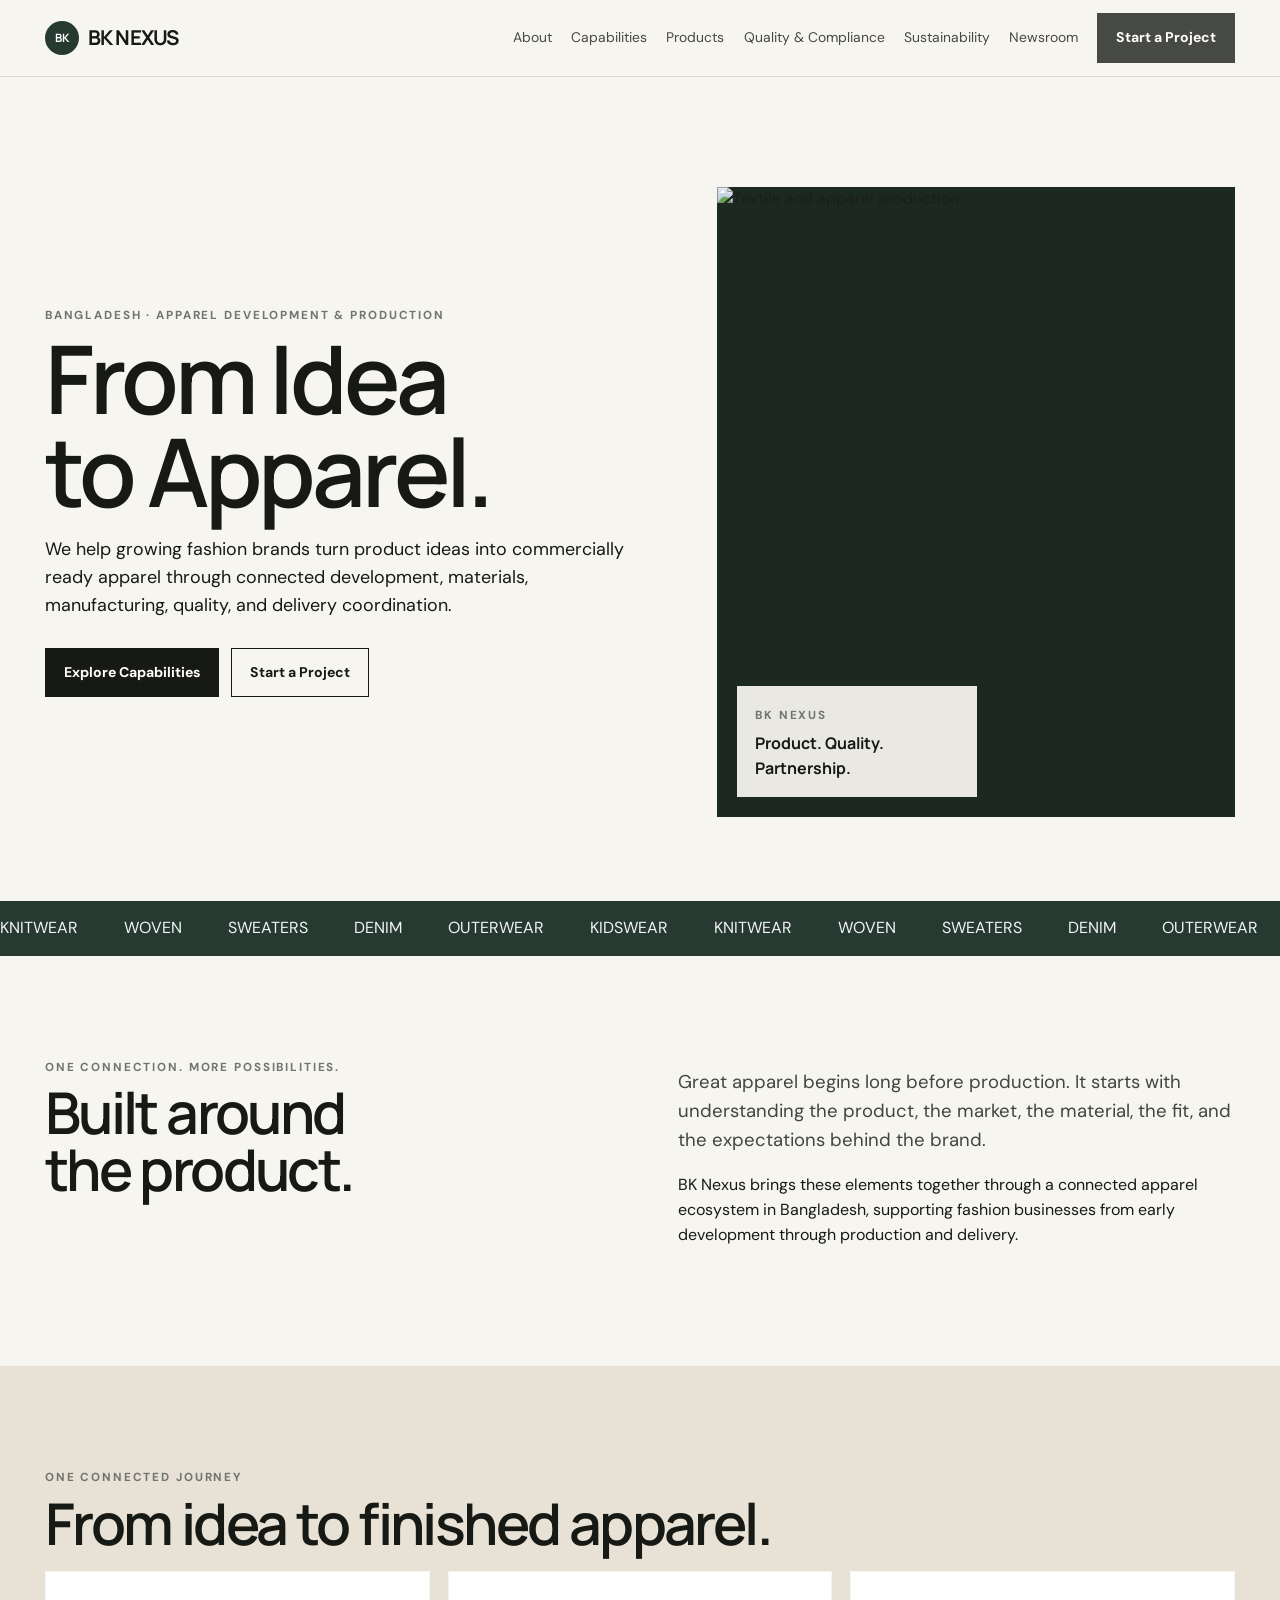
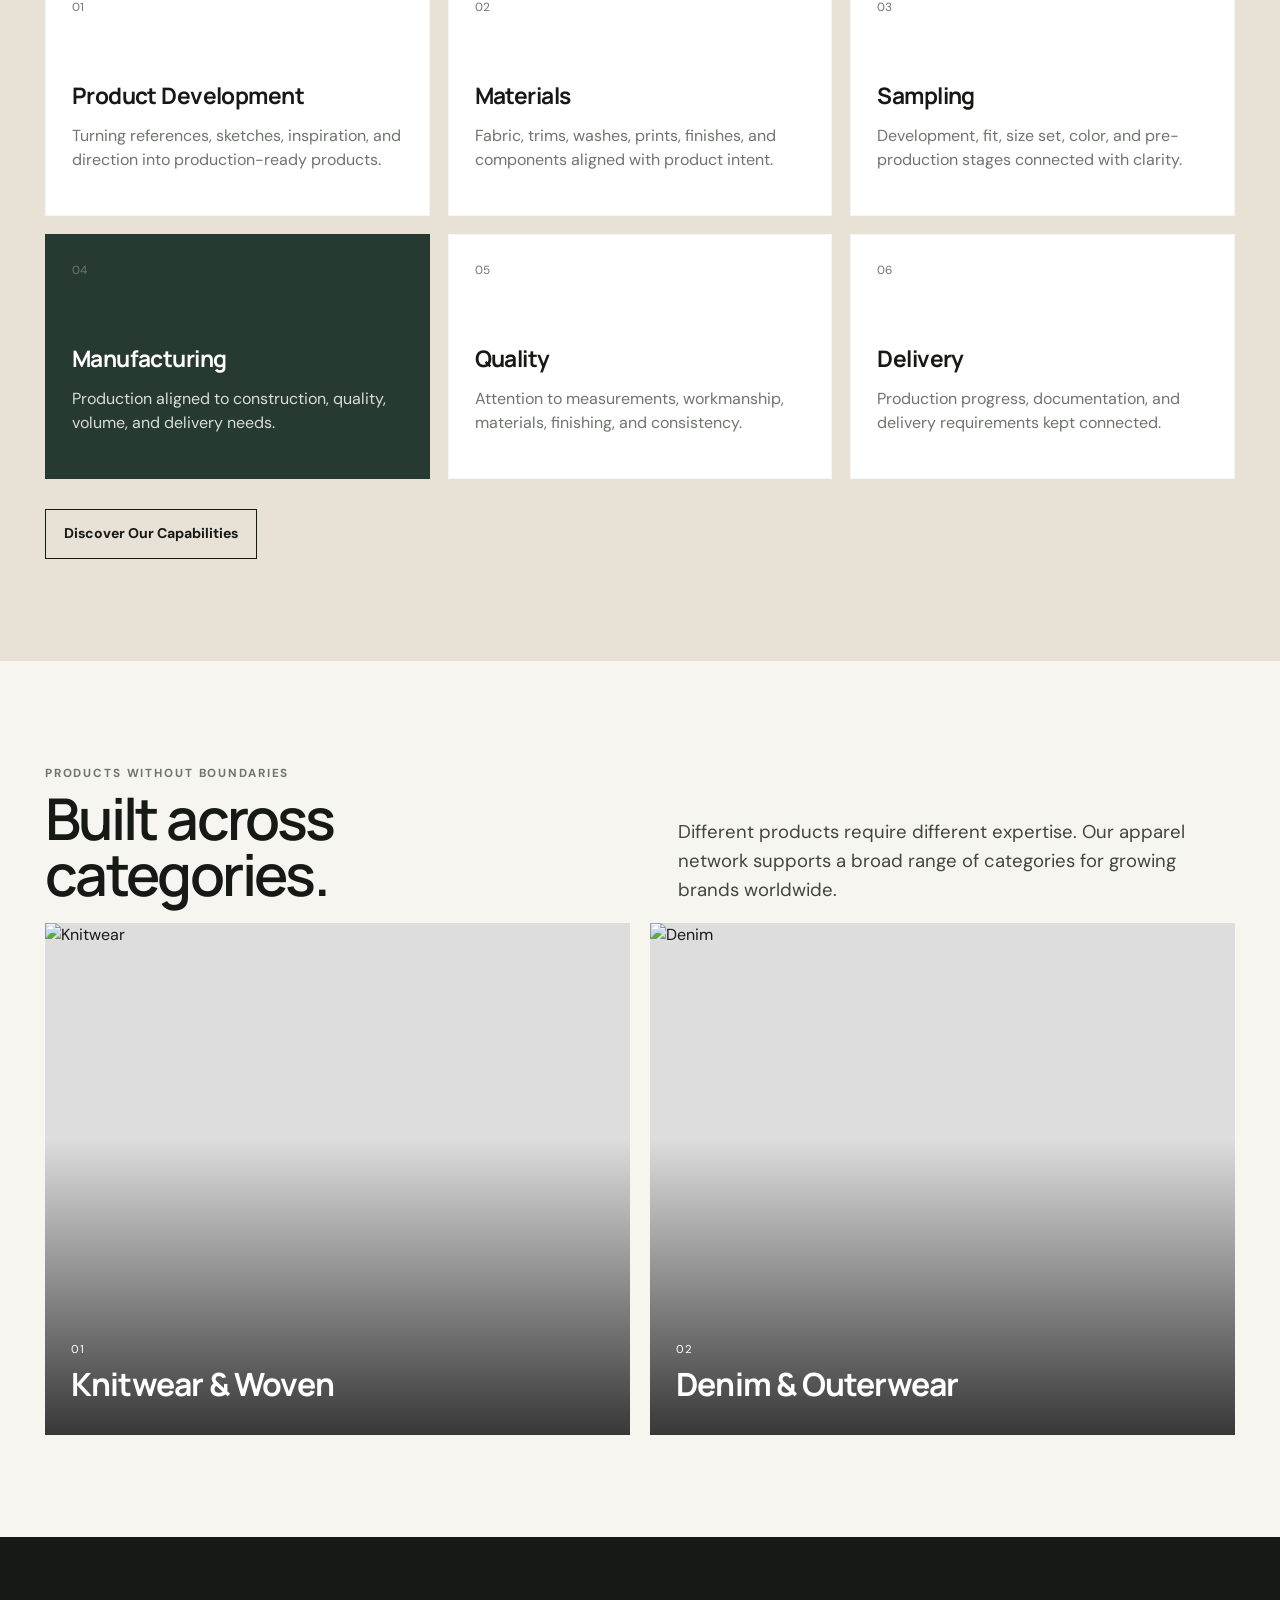
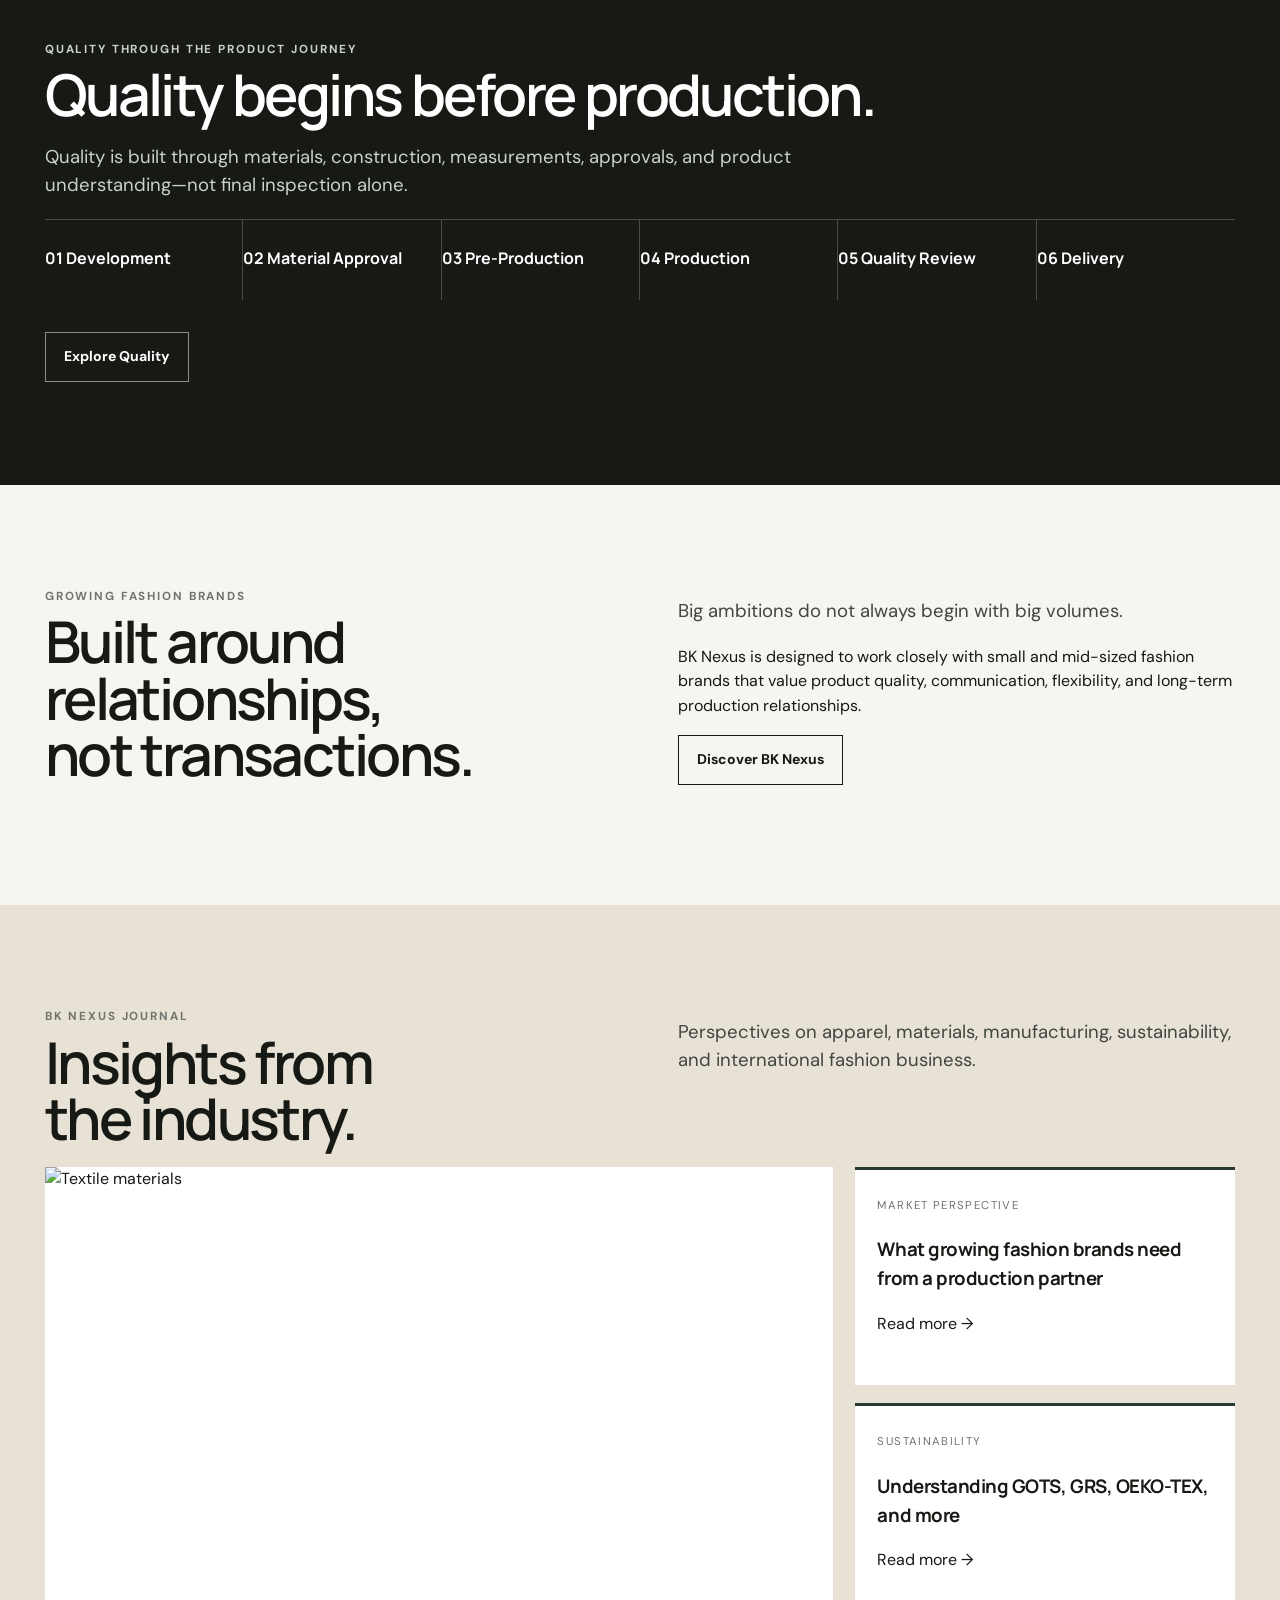
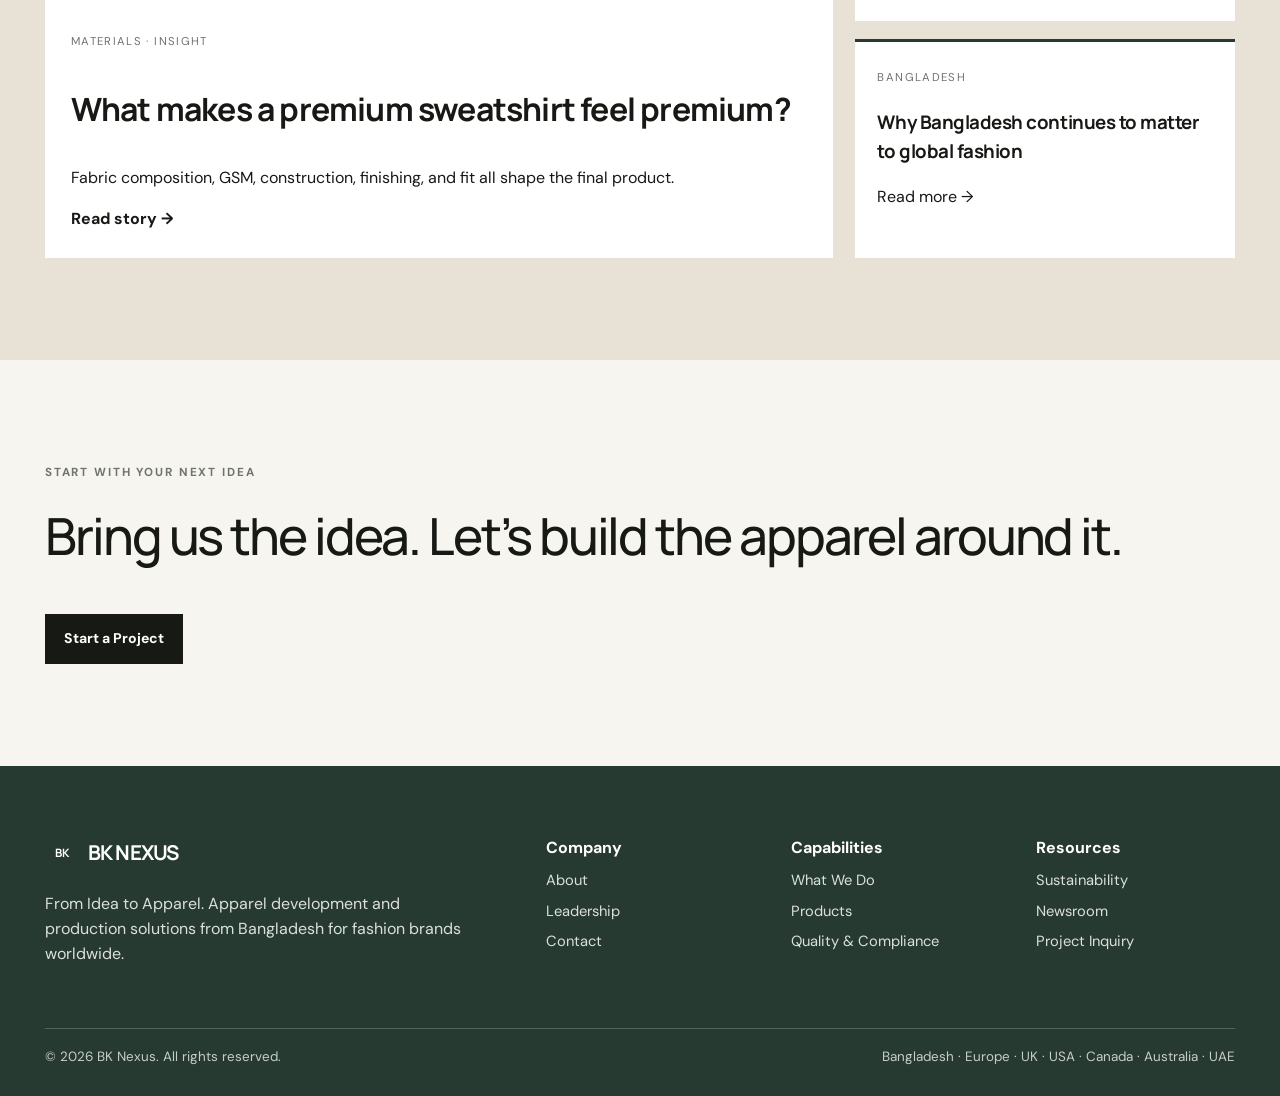
==== index.html @ fc817e80 "Add files via upload" ====
<!doctype html><html lang="en"><head><meta charset="utf-8"><meta name="viewport" content="width=device-width,initial-scale=1"><title>From Idea to Apparel | BK Nexus</title><meta name="description" content="BK Nexus — From Idea to Apparel. Apparel development and production solutions from Bangladesh."><link rel="stylesheet" href="styles.css"></head><body>
<header class="header"><div class="container nav">
  <a class="brand" href="index.html"><span>BK</span>BK NEXUS</a>
  <nav class="navlinks">
    <a href="about.html">About</a>
    <a href="capabilities.html">Capabilities</a>
    <a href="products.html">Products</a>
    <a href="quality.html">Quality & Compliance</a>
    <a href="sustainability.html">Sustainability</a>
    <a href="newsroom.html">Newsroom</a>
    <a class="btn dark" href="contact.html">Start a Project</a>
  </nav>
  <button class="menu" aria-label="Menu" aria-expanded="false">☰</button>
</div></header>

<main>
<section class="hero"><div class="container hero-grid">
 <div class="hero-copy"><div class="eyebrow">Bangladesh · Apparel Development & Production</div><h1 class="display">From Idea<br>to Apparel.</h1><p class="sub">We help growing fashion brands turn product ideas into commercially ready apparel through connected development, materials, manufacturing, quality, and delivery coordination.</p><div class="hero-actions"><a class="btn dark" href="capabilities.html">Explore Capabilities</a><a class="btn" href="contact.html">Start a Project</a></div></div>
 <div class="hero-media"><img src="https://images.unsplash.com/photo-1558769132-cb1aea458c5e?auto=format&fit=crop&w=1600&q=85" alt="Textile and apparel production"><div class="hero-badge"><span class="eyebrow">BK Nexus</span><strong>Product. Quality. Partnership.</strong></div></div>
</div></section>
<div class="marquee"><div class="marquee-track"><span>KNITWEAR</span><span>WOVEN</span><span>SWEATERS</span><span>DENIM</span><span>OUTERWEAR</span><span>KIDSWEAR</span><span>KNITWEAR</span><span>WOVEN</span><span>SWEATERS</span><span>DENIM</span><span>OUTERWEAR</span><span>KIDSWEAR</span></div></div>

<section><div class="container split">
 <div><div class="eyebrow">One Connection. More Possibilities.</div><h2 class="display">Built around the product.</h2></div>
 <div><p class="lead">Great apparel begins long before production. It starts with understanding the product, the market, the material, the fit, and the expectations behind the brand.</p><p>BK Nexus brings these elements together through a connected apparel ecosystem in Bangladesh, supporting fashion businesses from early development through production and delivery.</p></div>
</div></section>

<section class="band"><div class="container">
 <div class="eyebrow">One Connected Journey</div><h2 class="display" style="max-width:880px">From idea to finished apparel.</h2>
 <div class="cards">
  <div class="card"><span class="num">01</span><div><h3>Product Development</h3><p>Turning references, sketches, inspiration, and direction into production-ready products.</p></div></div>
  <div class="card"><span class="num">02</span><div><h3>Materials</h3><p>Fabric, trims, washes, prints, finishes, and components aligned with product intent.</p></div></div>
  <div class="card"><span class="num">03</span><div><h3>Sampling</h3><p>Development, fit, size set, color, and pre-production stages connected with clarity.</p></div></div>
  <div class="card dark"><span class="num">04</span><div><h3>Manufacturing</h3><p>Production aligned to construction, quality, volume, and delivery needs.</p></div></div>
  <div class="card"><span class="num">05</span><div><h3>Quality</h3><p>Attention to measurements, workmanship, materials, finishing, and consistency.</p></div></div>
  <div class="card"><span class="num">06</span><div><h3>Delivery</h3><p>Production progress, documentation, and delivery requirements kept connected.</p></div></div>
 </div><div style="margin-top:30px"><a class="btn" href="capabilities.html">Discover Our Capabilities</a></div>
</div></section>

<section><div class="container">
 <div class="split" style="align-items:end"><div><div class="eyebrow">Products Without Boundaries</div><h2 class="display">Built across categories.</h2></div><p class="lead">Different products require different expertise. Our apparel network supports a broad range of categories for growing brands worldwide.</p></div>
 <div class="feature-grid">
   <a class="feature" href="products.html"><img src="https://images.unsplash.com/photo-1521572163474-6864f9cf17ab?auto=format&fit=crop&w=1400&q=85" alt="Knitwear"><div class="overlay"></div><div class="caption"><span class="tag" style="color:#fff">01</span><h3>Knitwear & Woven</h3></div></a>
   <a class="feature" href="products.html"><img src="https://images.unsplash.com/photo-1542272604-787c3835535d?auto=format&fit=crop&w=1400&q=85" alt="Denim"><div class="overlay"></div><div class="caption"><span class="tag" style="color:#fff">02</span><h3>Denim & Outerwear</h3></div></a>
 </div>
</div></section>

<section class="dark-section"><div class="container">
 <div class="eyebrow">Quality Through the Product Journey</div><h2 class="display" style="max-width:900px">Quality begins before production.</h2><p class="lead">Quality is built through materials, construction, measurements, approvals, and product understanding—not final inspection alone.</p>
 <div class="steps"><div class="step"><b>01 Development</b></div><div class="step"><b>02 Material Approval</b></div><div class="step"><b>03 Pre-Production</b></div><div class="step"><b>04 Production</b></div><div class="step"><b>05 Quality Review</b></div><div class="step"><b>06 Delivery</b></div></div>
 <div style="margin-top:32px"><a class="btn light" href="quality.html">Explore Quality</a></div>
</div></section>

<section><div class="container split">
 <div><div class="eyebrow">Growing Fashion Brands</div><h2 class="display">Built around relationships, not transactions.</h2></div>
 <div><p class="lead">Big ambitions do not always begin with big volumes.</p><p>BK Nexus is designed to work closely with small and mid-sized fashion brands that value product quality, communication, flexibility, and long-term production relationships.</p><a class="btn" href="about.html">Discover BK Nexus</a></div>
</div></section>

<section class="band"><div class="container">
 <div class="split"><div><div class="eyebrow">BK Nexus Journal</div><h2 class="display">Insights from the industry.</h2></div><p class="lead">Perspectives on apparel, materials, manufacturing, sustainability, and international fashion business.</p></div>
 <div class="news-grid">
   <article class="story-main"><div class="story-image"><img src="https://images.unsplash.com/photo-1556905055-8f358a7a47b2?auto=format&fit=crop&w=1400&q=85" alt="Textile materials"></div><div class="story-body"><span class="tag">Materials · Insight</span><h3 style="font-size:2rem">What makes a premium sweatshirt feel premium?</h3><p>Fabric composition, GSM, construction, finishing, and fit all shape the final product.</p><a href="newsroom.html"><strong>Read story →</strong></a></div></article>
   <div class="story-side">
    <article class="story-mini"><span class="tag">Market Perspective</span><h3>What growing fashion brands need from a production partner</h3><a href="newsroom.html">Read more →</a></article>
    <article class="story-mini"><span class="tag">Sustainability</span><h3>Understanding GOTS, GRS, OEKO-TEX, and more</h3><a href="newsroom.html">Read more →</a></article>
    <article class="story-mini"><span class="tag">Bangladesh</span><h3>Why Bangladesh continues to matter to global fashion</h3><a href="newsroom.html">Read more →</a></article>
   </div>
 </div>
</div></section>

<section><div class="container"><div class="eyebrow">Start With Your Next Idea</div><p class="quote">Bring us the idea. Let’s build the apparel around it.</p><a class="btn dark" href="contact.html">Start a Project</a></div></section>
</main>

<footer class="footer"><div class="container">
 <div class="footer-grid">
   <div><div class="brand"><span>BK</span>BK NEXUS</div><p style="max-width:420px;color:#dbe0dc;margin-top:22px">From Idea to Apparel. Apparel development and production solutions from Bangladesh for fashion brands worldwide.</p></div>
   <div><strong>Company</strong><a href="about.html">About</a><a href="about.html#leadership">Leadership</a><a href="contact.html">Contact</a></div>
   <div><strong>Capabilities</strong><a href="capabilities.html">What We Do</a><a href="products.html">Products</a><a href="quality.html">Quality & Compliance</a></div>
   <div><strong>Resources</strong><a href="sustainability.html">Sustainability</a><a href="newsroom.html">Newsroom</a><a href="contact.html">Project Inquiry</a></div>
 </div>
 <div class="footer-bottom"><span>© 2026 BK Nexus. All rights reserved.</span><span>Bangladesh · Europe · UK · USA · Canada · Australia · UAE</span></div>
</div></footer>
<script src="script.js"></script></body></html>
---- styles.css ----
@import url('https://fonts.googleapis.com/css2?family=DM+Sans:wght@400;500;600;700&family=Manrope:wght@500;600;700&display=swap');

:root{
  --ink:#171915;
  --forest:#273a32;
  --forest-2:#31463c;
  --sage:#a7b29f;
  --sand:#e8e1d5;
  --paper:#f7f5f0;
  --white:#ffffff;
  --line:rgba(23,25,21,.14);
  --muted:#6f746e;
  --max:1280px;
  --pad:clamp(18px,3.5vw,48px);
}
*{box-sizing:border-box}
html{scroll-behavior:smooth;overflow-x:hidden}
body{margin:0;background:var(--paper);color:var(--ink);font-family:"DM Sans",Arial,sans-serif;line-height:1.55;overflow-x:hidden}
a{color:inherit;text-decoration:none}
img{display:block;width:100%;height:100%;object-fit:cover}
button,input,textarea,select{font:inherit}
.container{width:min(calc(100% - (var(--pad) * 2)),var(--max));margin-inline:auto}
.eyebrow{font-size:.73rem;letter-spacing:.16em;text-transform:uppercase;font-weight:700;color:var(--muted)}
.display{font-family:"Manrope",sans-serif;font-weight:600;letter-spacing:-.045em;line-height:.98;text-wrap:balance}
h1,h2,h3,p{overflow-wrap:anywhere}
h1{font-size:clamp(3.1rem,7.4vw,7.5rem);margin:.08em 0 .2em}
h2{font-size:clamp(2.25rem,4.5vw,4.9rem);margin:.14em 0 .35em}
h3{font-family:"Manrope",sans-serif;letter-spacing:-.025em}
p{margin:.55em 0 1em}.lead{font-size:clamp(1.05rem,1.45vw,1.38rem);max-width:760px;color:#414640}

.header{position:sticky;z-index:60;top:0;background:rgba(247,245,240,.94);backdrop-filter:blur(16px);border-bottom:1px solid var(--line)}
.nav{min-height:76px;display:flex;align-items:center;justify-content:space-between;gap:24px}
.brand{display:inline-flex;align-items:center;font-family:"Manrope",sans-serif;font-weight:700;letter-spacing:-.04em;font-size:1.28rem;white-space:nowrap}
.brand span{display:inline-grid;place-items:center;width:34px;height:34px;background:var(--forest);color:#fff;border-radius:50%;font-size:.72rem;margin-right:9px;letter-spacing:.02em;flex:0 0 auto}
.navlinks{display:flex;gap:clamp(14px,1.5vw,24px);align-items:center;font-size:.87rem;white-space:nowrap}
.navlinks a{opacity:.78}.navlinks a:hover,.navlinks a.active{opacity:1}
.btn{display:inline-flex;align-items:center;justify-content:center;gap:10px;padding:13px 18px;border:1px solid var(--ink);font-weight:700;font-size:.88rem;transition:.2s;max-width:100%}.btn.dark{background:var(--ink);color:#fff}.btn.light{border-color:rgba(255,255,255,.5);color:#fff}.btn:hover{transform:translateY(-1px)}
.menu{display:none;border:0;background:none;padding:8px;font-size:1.4rem;line-height:1;cursor:pointer}

.hero{padding:clamp(58px,8vw,110px) 0 clamp(54px,6vw,84px);min-height:calc(100vh - 76px);display:flex;align-items:center}
.hero-grid{display:grid;grid-template-columns:minmax(0,1.08fr) minmax(340px,.92fr);gap:clamp(36px,5vw,76px);align-items:center}
.hero-copy{min-width:0}.hero .sub{font-size:clamp(1.02rem,1.4vw,1.18rem);max-width:680px}.hero-actions{display:flex;gap:12px;flex-wrap:wrap;margin-top:28px}
.hero-media{height:min(70vh,720px);min-height:520px;position:relative;overflow:hidden;background:#1c2822}.hero-media img{filter:saturate(.78) contrast(.95)}
.hero-badge{position:absolute;left:20px;right:auto;bottom:20px;background:rgba(247,245,240,.94);padding:16px 18px;width:min(240px,calc(100% - 40px))}.hero-badge strong{display:block;font-family:"Manrope";font-size:1rem;margin-top:4px}
.marquee{background:var(--forest);color:#fff;padding:15px 0;overflow:hidden;white-space:nowrap}.marquee-track{display:inline-block;animation:scroll 24s linear infinite}.marquee span{margin-right:46px;opacity:.94}@keyframes scroll{to{transform:translateX(-50%)}}

section{padding:clamp(76px,8vw,116px) 0}.split{display:grid;grid-template-columns:minmax(0,1fr) minmax(0,1fr);gap:clamp(36px,6vw,86px);align-items:start}.stats{display:grid;grid-template-columns:repeat(3,minmax(0,1fr));border-top:1px solid var(--line);border-bottom:1px solid var(--line)}.stat{padding:28px 14px;border-right:1px solid var(--line)}.stat:last-child{border-right:0}.stat b{display:block;font:600 clamp(2.1rem,4vw,4rem) "Manrope";letter-spacing:-.05em}
.cards{display:grid;grid-template-columns:repeat(3,minmax(0,1fr));gap:18px}.card{background:#fff;padding:26px;min-height:245px;display:flex;flex-direction:column;justify-content:space-between;border:1px solid rgba(0,0,0,.04);min-width:0}.card .num{font-size:.74rem;color:var(--muted)}.card h3{font-size:1.42rem;margin:28px 0 10px}.card p{color:var(--muted)}.card.dark{background:var(--forest);color:#fff}.card.dark p{color:#d8ddd9}
.feature-grid{display:grid;grid-template-columns:repeat(2,minmax(0,1fr));gap:20px}.feature{height:clamp(390px,40vw,540px);position:relative;overflow:hidden;background:#ddd;min-width:0}.feature .overlay{position:absolute;inset:0;background:linear-gradient(180deg,transparent 42%,rgba(0,0,0,.75))}.feature .caption{position:absolute;left:26px;right:26px;bottom:25px;color:#fff}.feature .caption h3{font-size:clamp(1.55rem,2.5vw,2.15rem);margin:0}.band{background:var(--sand)}.dark-section{background:var(--ink);color:#fff}.dark-section .lead,.dark-section .eyebrow{color:#cbd0cb}
.steps{display:grid;grid-template-columns:repeat(6,minmax(0,1fr));border-top:1px solid rgba(255,255,255,.22)}.step{padding:26px 14px 20px 0;border-right:1px solid rgba(255,255,255,.22);min-width:0}.step:last-child{border-right:0}.step b{font-family:"Manrope";display:block;margin-bottom:10px}.step p{font-size:.92rem;color:#cbd0cb}
.news-grid{display:grid;grid-template-columns:minmax(0,1.35fr) minmax(260px,.65fr);gap:22px}.story-main{background:#fff;min-width:0}.story-image{height:clamp(300px,34vw,450px)}.story-body{padding:26px}.story-side{display:grid;gap:18px}.story-mini{background:#fff;padding:22px;border-top:3px solid var(--forest);min-width:0}.tag{font-size:.71rem;text-transform:uppercase;letter-spacing:.12em;color:var(--muted)}.quote{font:500 clamp(2rem,4vw,4.5rem)/1.05 "Manrope";letter-spacing:-.04em;max-width:1080px;text-wrap:balance}

.footer{background:var(--forest);color:#fff;padding:70px 0 28px}.footer-grid{display:grid;grid-template-columns:minmax(260px,1.6fr) repeat(3,minmax(140px,.7fr));gap:46px}.footer a{display:block;color:#dbe0dc;margin:8px 0;font-size:.92rem}.footer-bottom{border-top:1px solid rgba(255,255,255,.2);margin-top:46px;padding-top:18px;color:#c7cdc8;font-size:.84rem;display:flex;justify-content:space-between;gap:20px;flex-wrap:wrap}

.page-hero{padding:clamp(80px,9vw,128px) 0 clamp(58px,7vw,92px);border-bottom:1px solid var(--line)}.page-hero h1{font-size:clamp(3rem,6.5vw,6.5rem);max-width:1080px}.editorial-grid{display:grid;grid-template-columns:minmax(0,.8fr) minmax(0,1.2fr);gap:clamp(34px,6vw,74px)}.big-image{height:clamp(380px,55vw,660px)}.pill-row{display:flex;flex-wrap:wrap;gap:10px}.pill{border:1px solid var(--line);padding:9px 13px;font-size:.84rem;background:#fff}.product-grid{display:grid;grid-template-columns:repeat(3,minmax(0,1fr));gap:18px}.product{position:relative;height:clamp(320px,34vw,460px);overflow:hidden;background:#ccc;min-width:0}.product:after{content:"";position:absolute;inset:0;background:linear-gradient(180deg,transparent 44%,rgba(0,0,0,.74))}.product h3{position:absolute;z-index:2;left:22px;right:18px;bottom:18px;color:#fff;font-size:clamp(1.45rem,2vw,1.9rem)}
.form{display:grid;grid-template-columns:repeat(2,minmax(0,1fr));gap:16px}.form input,.form textarea,.form select{width:100%;padding:15px 16px;border:1px solid var(--line);background:#fff;color:var(--ink);min-width:0}.form textarea{min-height:160px;grid-column:1/-1}.form .full{grid-column:1/-1}.team{display:grid;grid-template-columns:repeat(3,minmax(0,1fr));gap:18px}.person{background:#fff;padding:16px;min-width:0}.person .photo{height:clamp(300px,32vw,390px);background:linear-gradient(135deg,#cdd3cc,#8c998d)}.person h3{margin:16px 0 3px}

@media (max-width:1100px){
  .navlinks{gap:14px;font-size:.82rem}.navlinks .btn{padding:11px 13px}
  .hero-grid{grid-template-columns:minmax(0,1fr) minmax(320px,.82fr);gap:36px}
  .cards{grid-template-columns:repeat(2,minmax(0,1fr))}.steps{grid-template-columns:repeat(3,minmax(0,1fr))}.step:nth-child(3){border-right:0}.step:nth-child(-n+3){border-bottom:1px solid rgba(255,255,255,.22)}
}
@media (max-width:860px){
  .header{position:sticky}.nav{min-height:70px}.menu{display:block}.navlinks{display:none;position:absolute;top:70px;left:0;right:0;background:var(--paper);padding:18px var(--pad) 24px;flex-direction:column;align-items:stretch;border-bottom:1px solid var(--line);white-space:normal;max-height:calc(100vh - 70px);overflow:auto}.navlinks.open{display:flex}.navlinks a{padding:8px 0}.navlinks .btn{width:100%;margin-top:4px}
  .hero{min-height:auto;padding-top:50px}.hero-grid,.split,.editorial-grid,.news-grid,.footer-grid{grid-template-columns:1fr}.hero-media{height:58vw;min-height:380px;max-height:560px}.feature-grid{grid-template-columns:1fr}.footer-grid{gap:28px}.footer-grid>div:first-child{max-width:520px}.product-grid,.team{grid-template-columns:repeat(2,minmax(0,1fr))}
}
@media (max-width:620px){
  :root{--pad:16px}.container{width:calc(100% - 32px)}
  h1{font-size:clamp(3rem,15vw,4.3rem)}h2{font-size:clamp(2.25rem,11vw,3.35rem)}
  .hero{padding:42px 0 52px}.hero-grid{gap:26px}.hero-copy .eyebrow{max-width:280px}.hero .sub{font-size:1rem}.hero-actions{display:grid;grid-template-columns:1fr}.hero-actions .btn{width:100%}.hero-media{height:108vw;min-height:420px;max-height:600px}.hero-badge{left:14px;bottom:14px;width:calc(100% - 28px)}
  section{padding:70px 0}.cards,.product-grid,.team,.stats,.form{grid-template-columns:1fr}.card{min-height:215px}.feature{height:430px}.steps{grid-template-columns:1fr 1fr}.step{border-bottom:1px solid rgba(255,255,255,.22)}.step:nth-child(3){border-right:1px solid rgba(255,255,255,.22)}.step:nth-child(even){border-right:0}.step:nth-last-child(-n+2){border-bottom:0}.story-body{padding:22px}.footer{padding-top:54px}.footer-bottom{flex-direction:column}.product{height:400px}.big-image{height:460px}
}
@media (max-width:420px){
  .brand{font-size:1.12rem}.brand span{width:31px;height:31px}.hero-media{min-height:390px}.steps{grid-template-columns:1fr}.step,.step:nth-child(3),.step:nth-child(even){border-right:0}.step:nth-last-child(2){border-bottom:1px solid rgba(255,255,255,.22)}.product{height:360px}
}
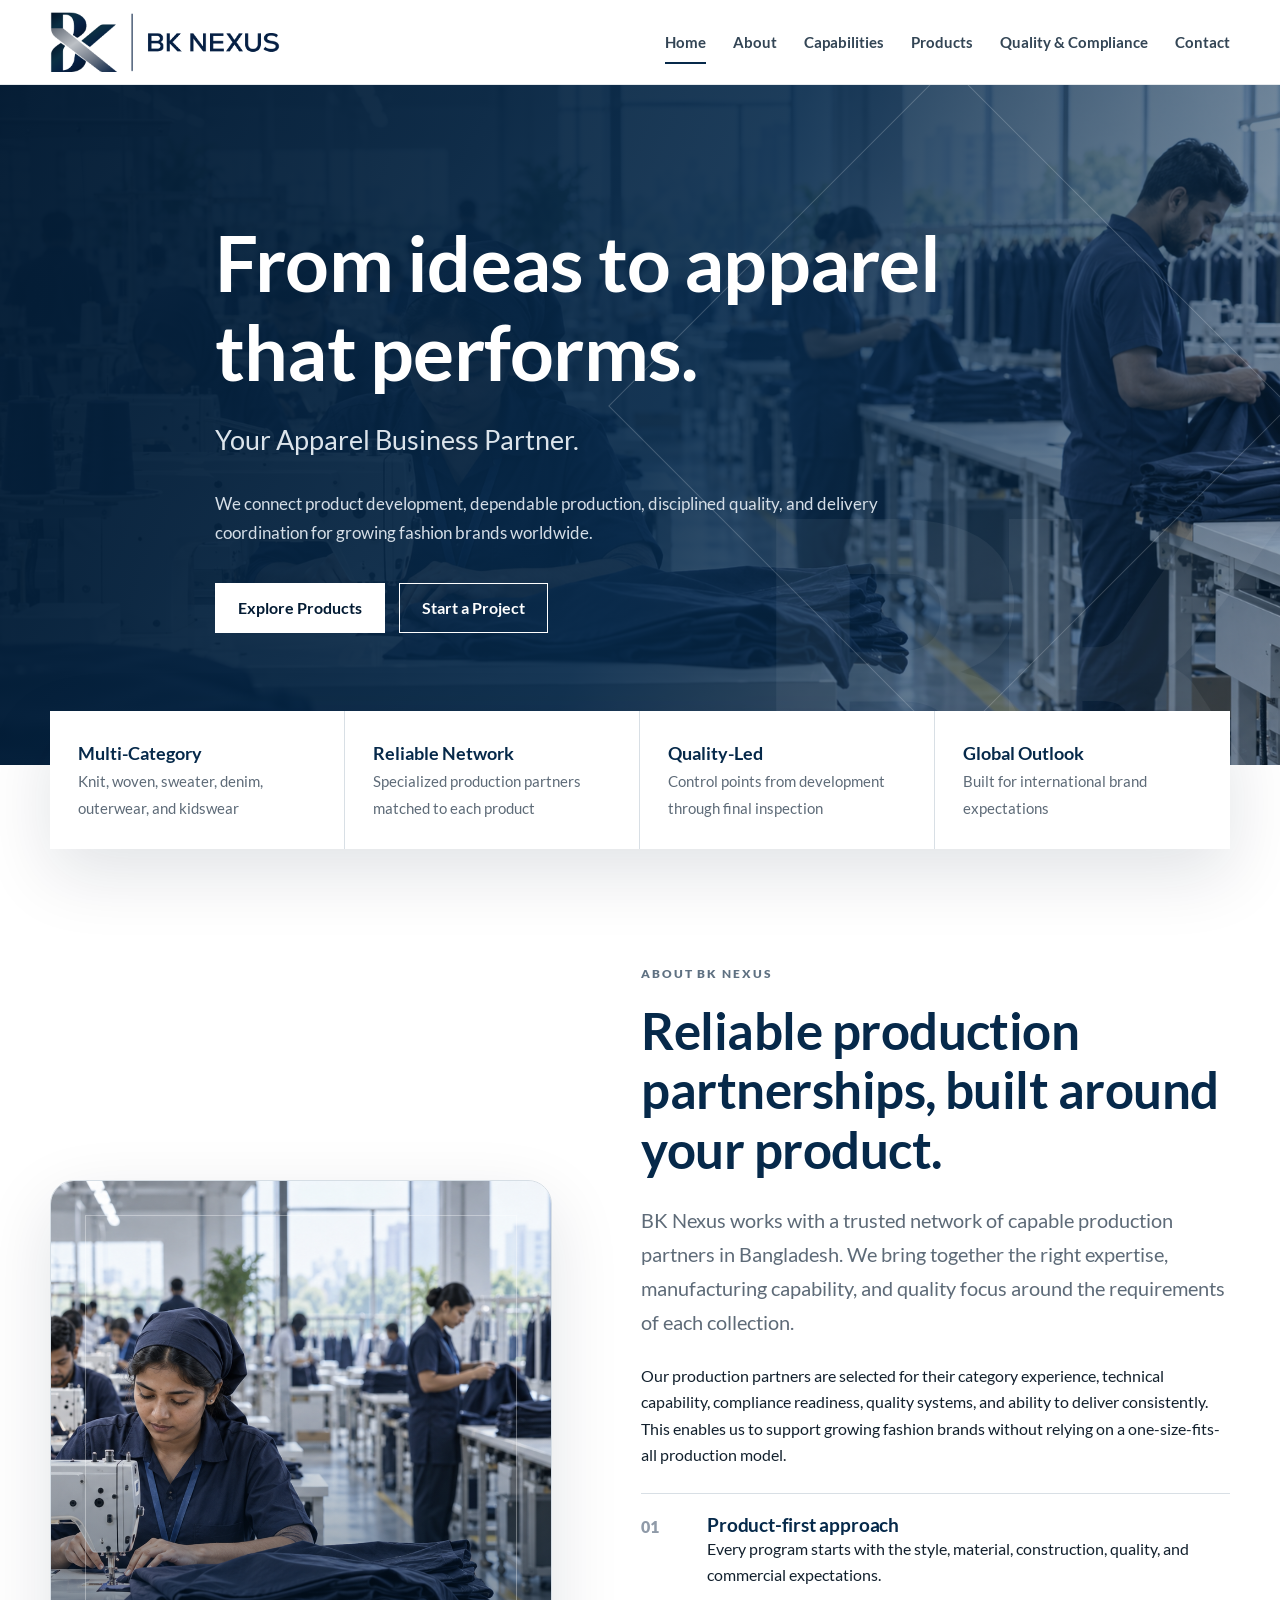
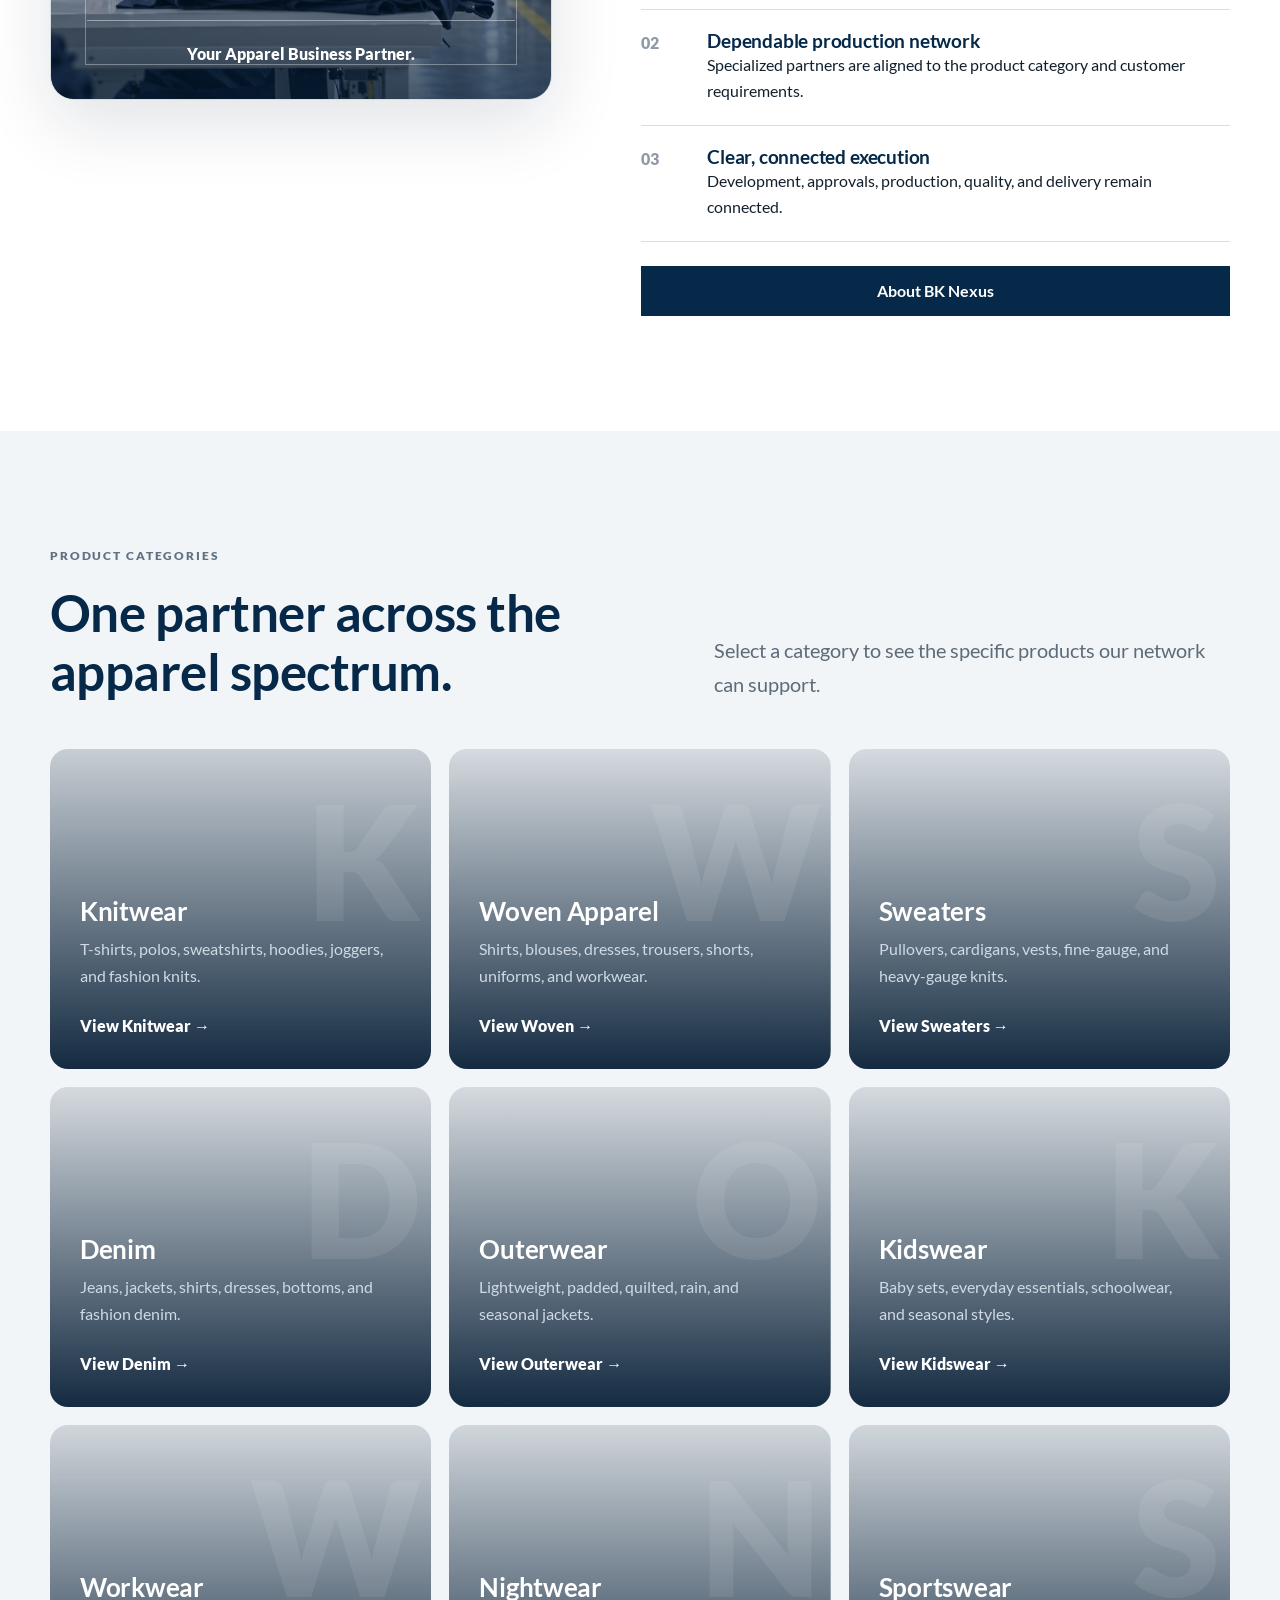
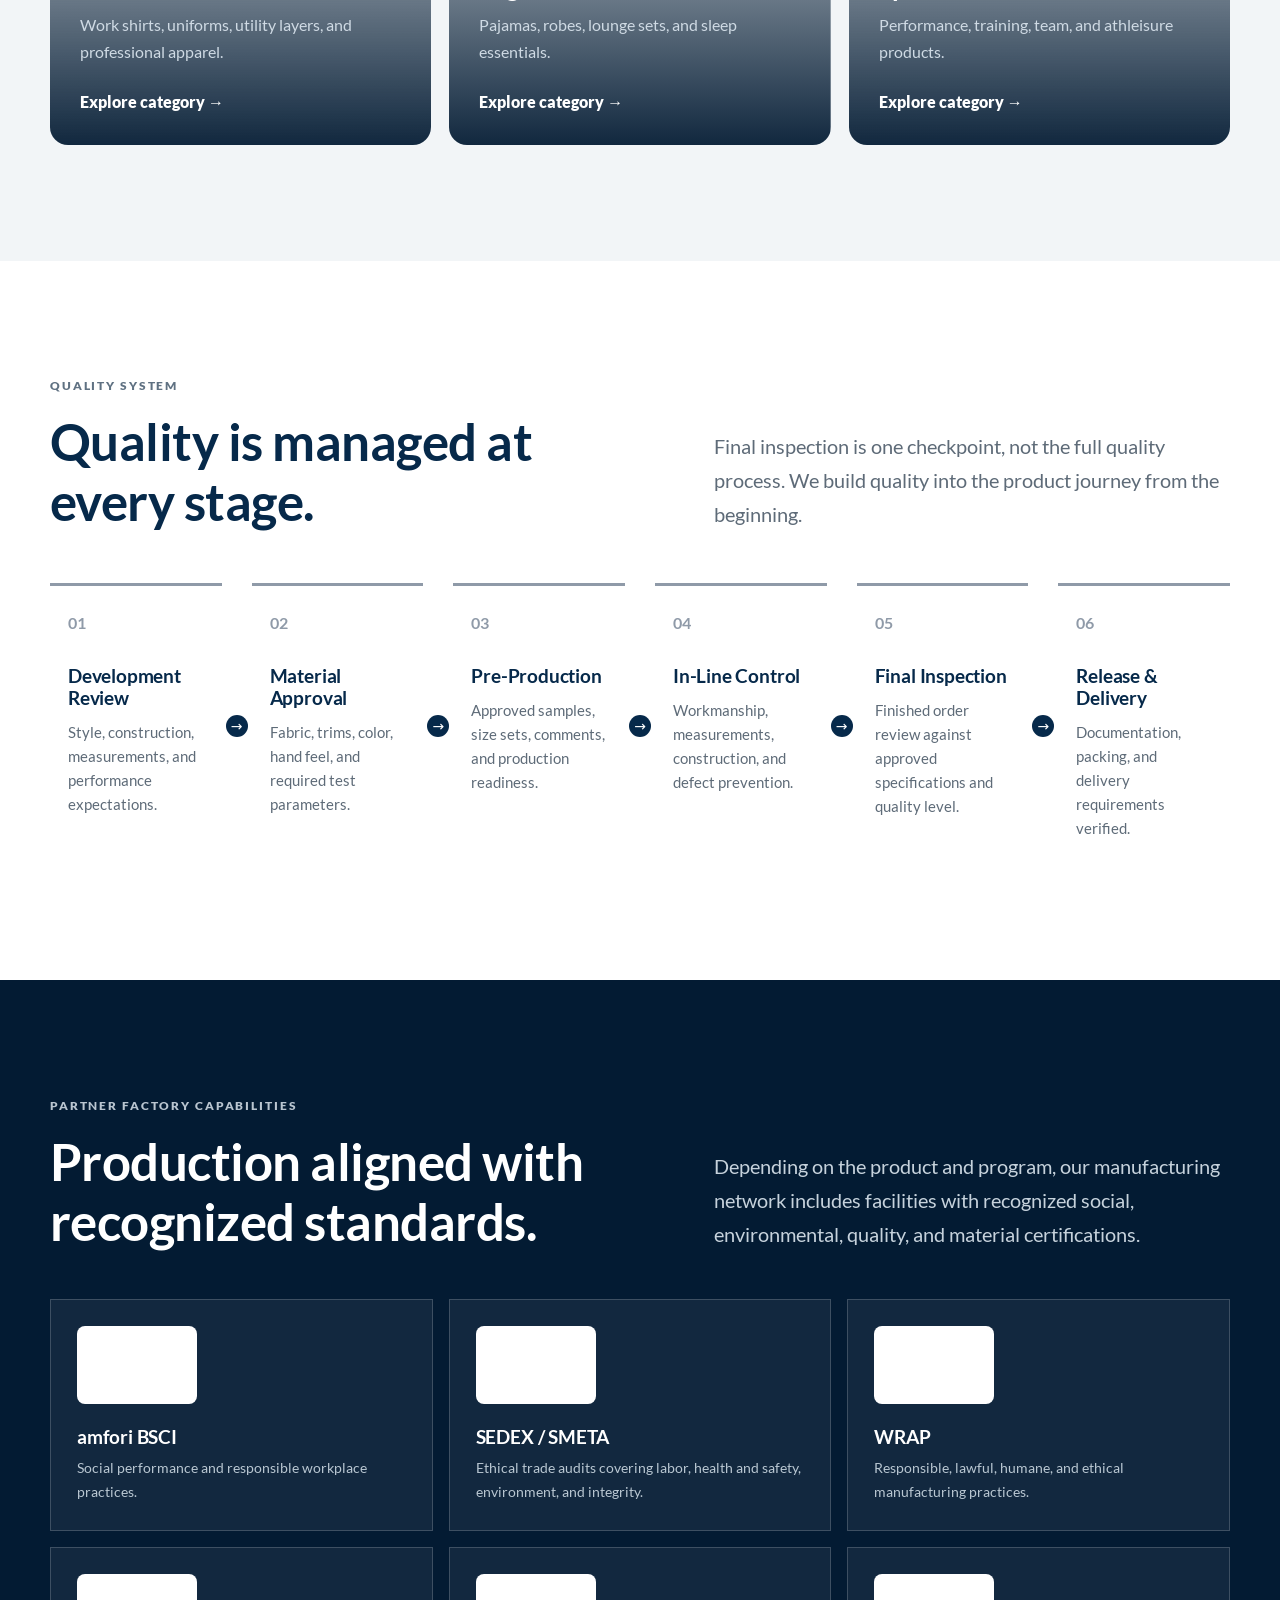
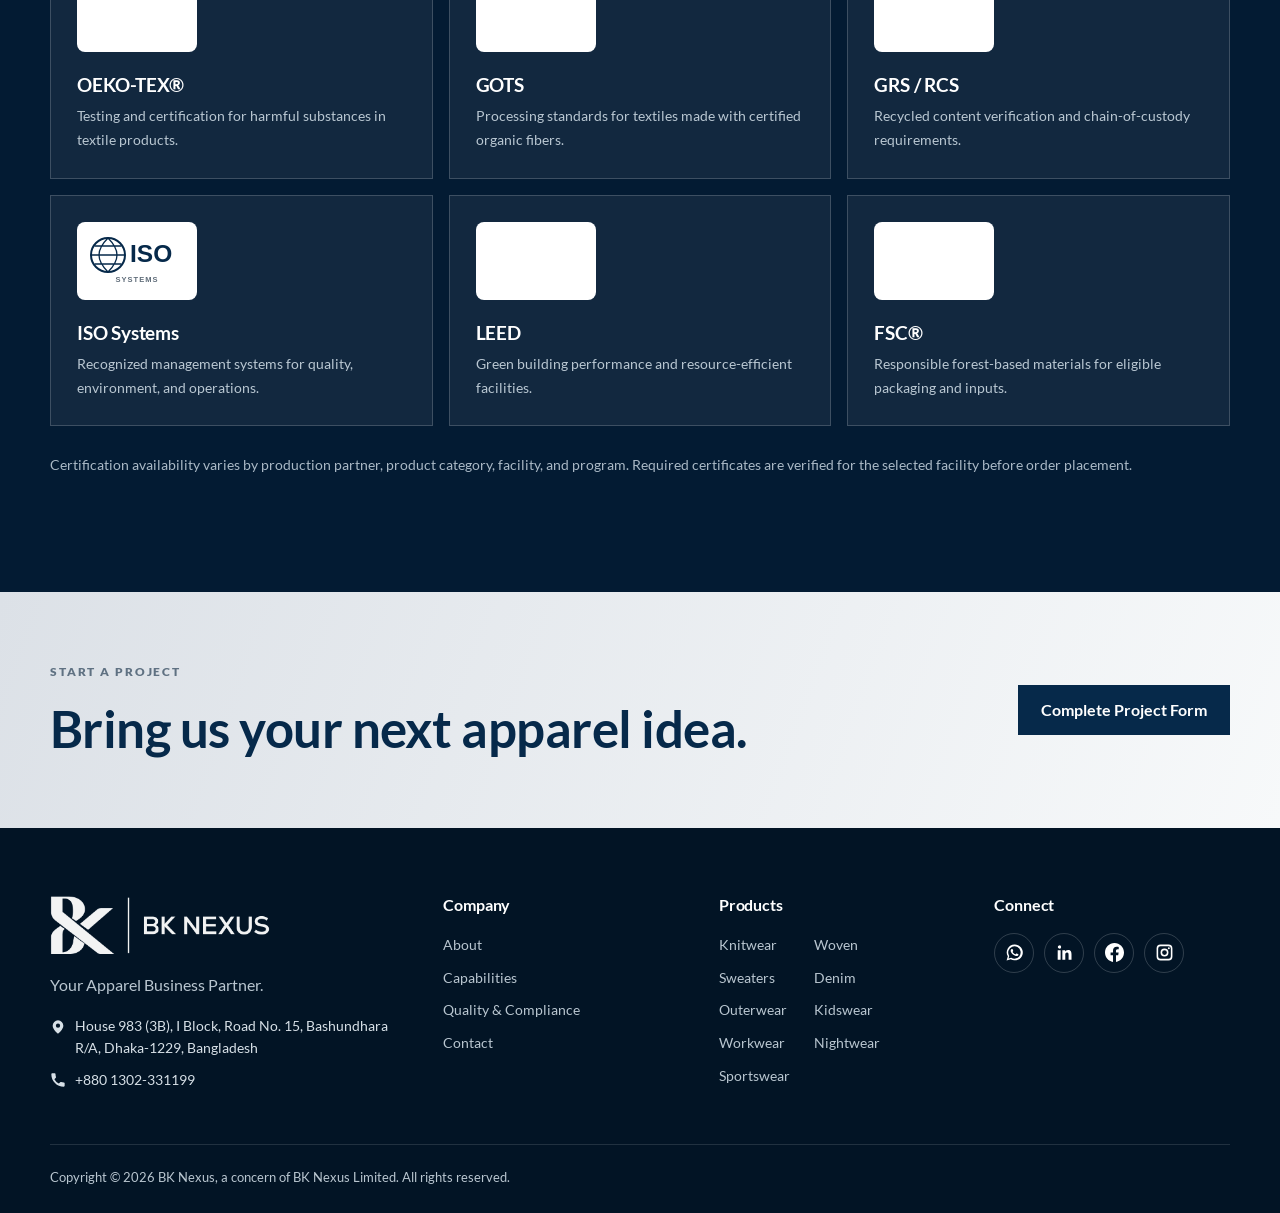
==== commit fbe9c741: "Add files via upload" ====
--- a/index.html
+++ b/index.html
@@ -1,83 +1,14 @@
-<!doctype html><html lang="en"><head><meta charset="utf-8"><meta name="viewport" content="width=device-width,initial-scale=1"><title>From Idea to Apparel | BK Nexus</title><meta name="description" content="BK Nexus — From Idea to Apparel. Apparel development and production solutions from Bangladesh."><link rel="stylesheet" href="styles.css"></head><body>
-<header class="header"><div class="container nav">
-  <a class="brand" href="index.html"><span>BK</span>BK NEXUS</a>
-  <nav class="navlinks">
-    <a href="about.html">About</a>
-    <a href="capabilities.html">Capabilities</a>
-    <a href="products.html">Products</a>
-    <a href="quality.html">Quality & Compliance</a>
-    <a href="sustainability.html">Sustainability</a>
-    <a href="newsroom.html">Newsroom</a>
-    <a class="btn dark" href="contact.html">Start a Project</a>
-  </nav>
-  <button class="menu" aria-label="Menu" aria-expanded="false">☰</button>
-</div></header>
-
+<!doctype html><html lang="en"><head><meta charset="utf-8"><meta name="viewport" content="width=device-width,initial-scale=1"><meta name="description" content="BK Nexus connects apparel ideas with reliable production, quality, and delivery solutions in Bangladesh."><title>BK Nexus | Your Apparel Business Partner</title><link rel="stylesheet" href="assets/style.css"><script defer src="assets/site.js"></script></head><body>
+<div class="topbar"><div class="container topbar-inner"><span>Dhaka, Bangladesh</span><span>Europe · USA · Canada · Australia · UAE</span></div></div>
+<header class="site-header"><div class="container header-inner"><a class="brand" href="index.html"><img src="assets/bk-nexus-logo-horizontal.png" alt="BK Nexus"></a><button class="menu-button" data-menu-button aria-expanded="false" aria-label="Open navigation">Menu</button><nav class="nav" data-nav><a class="active" href="index.html">Home</a><a href="about.html">About</a><a href="capabilities.html">Capabilities</a><a href="products.html">Products</a><a href="quality.html">Quality & Compliance</a><a href="contact.html">Contact</a></nav></div></header>
 <main>
-<section class="hero"><div class="container hero-grid">
- <div class="hero-copy"><div class="eyebrow">Bangladesh · Apparel Development & Production</div><h1 class="display">From Idea<br>to Apparel.</h1><p class="sub">We help growing fashion brands turn product ideas into commercially ready apparel through connected development, materials, manufacturing, quality, and delivery coordination.</p><div class="hero-actions"><a class="btn dark" href="capabilities.html">Explore Capabilities</a><a class="btn" href="contact.html">Start a Project</a></div></div>
- <div class="hero-media"><img src="https://images.unsplash.com/photo-1558769132-cb1aea458c5e?auto=format&fit=crop&w=1600&q=85" alt="Textile and apparel production"><div class="hero-badge"><span class="eyebrow">BK Nexus</span><strong>Product. Quality. Partnership.</strong></div></div>
-</div></section>
-<div class="marquee"><div class="marquee-track"><span>KNITWEAR</span><span>WOVEN</span><span>SWEATERS</span><span>DENIM</span><span>OUTERWEAR</span><span>KIDSWEAR</span><span>KNITWEAR</span><span>WOVEN</span><span>SWEATERS</span><span>DENIM</span><span>OUTERWEAR</span><span>KIDSWEAR</span></div></div>
-
-<section><div class="container split">
- <div><div class="eyebrow">One Connection. More Possibilities.</div><h2 class="display">Built around the product.</h2></div>
- <div><p class="lead">Great apparel begins long before production. It starts with understanding the product, the market, the material, the fit, and the expectations behind the brand.</p><p>BK Nexus brings these elements together through a connected apparel ecosystem in Bangladesh, supporting fashion businesses from early development through production and delivery.</p></div>
-</div></section>
-
-<section class="band"><div class="container">
- <div class="eyebrow">One Connected Journey</div><h2 class="display" style="max-width:880px">From idea to finished apparel.</h2>
- <div class="cards">
-  <div class="card"><span class="num">01</span><div><h3>Product Development</h3><p>Turning references, sketches, inspiration, and direction into production-ready products.</p></div></div>
-  <div class="card"><span class="num">02</span><div><h3>Materials</h3><p>Fabric, trims, washes, prints, finishes, and components aligned with product intent.</p></div></div>
-  <div class="card"><span class="num">03</span><div><h3>Sampling</h3><p>Development, fit, size set, color, and pre-production stages connected with clarity.</p></div></div>
-  <div class="card dark"><span class="num">04</span><div><h3>Manufacturing</h3><p>Production aligned to construction, quality, volume, and delivery needs.</p></div></div>
-  <div class="card"><span class="num">05</span><div><h3>Quality</h3><p>Attention to measurements, workmanship, materials, finishing, and consistency.</p></div></div>
-  <div class="card"><span class="num">06</span><div><h3>Delivery</h3><p>Production progress, documentation, and delivery requirements kept connected.</p></div></div>
- </div><div style="margin-top:30px"><a class="btn" href="capabilities.html">Discover Our Capabilities</a></div>
-</div></section>
-
-<section><div class="container">
- <div class="split" style="align-items:end"><div><div class="eyebrow">Products Without Boundaries</div><h2 class="display">Built across categories.</h2></div><p class="lead">Different products require different expertise. Our apparel network supports a broad range of categories for growing brands worldwide.</p></div>
- <div class="feature-grid">
-   <a class="feature" href="products.html"><img src="https://images.unsplash.com/photo-1521572163474-6864f9cf17ab?auto=format&fit=crop&w=1400&q=85" alt="Knitwear"><div class="overlay"></div><div class="caption"><span class="tag" style="color:#fff">01</span><h3>Knitwear & Woven</h3></div></a>
-   <a class="feature" href="products.html"><img src="https://images.unsplash.com/photo-1542272604-787c3835535d?auto=format&fit=crop&w=1400&q=85" alt="Denim"><div class="overlay"></div><div class="caption"><span class="tag" style="color:#fff">02</span><h3>Denim & Outerwear</h3></div></a>
- </div>
-</div></section>
-
-<section class="dark-section"><div class="container">
- <div class="eyebrow">Quality Through the Product Journey</div><h2 class="display" style="max-width:900px">Quality begins before production.</h2><p class="lead">Quality is built through materials, construction, measurements, approvals, and product understanding—not final inspection alone.</p>
- <div class="steps"><div class="step"><b>01 Development</b></div><div class="step"><b>02 Material Approval</b></div><div class="step"><b>03 Pre-Production</b></div><div class="step"><b>04 Production</b></div><div class="step"><b>05 Quality Review</b></div><div class="step"><b>06 Delivery</b></div></div>
- <div style="margin-top:32px"><a class="btn light" href="quality.html">Explore Quality</a></div>
-</div></section>
-
-<section><div class="container split">
- <div><div class="eyebrow">Growing Fashion Brands</div><h2 class="display">Built around relationships, not transactions.</h2></div>
- <div><p class="lead">Big ambitions do not always begin with big volumes.</p><p>BK Nexus is designed to work closely with small and mid-sized fashion brands that value product quality, communication, flexibility, and long-term production relationships.</p><a class="btn" href="about.html">Discover BK Nexus</a></div>
-</div></section>
-
-<section class="band"><div class="container">
- <div class="split"><div><div class="eyebrow">BK Nexus Journal</div><h2 class="display">Insights from the industry.</h2></div><p class="lead">Perspectives on apparel, materials, manufacturing, sustainability, and international fashion business.</p></div>
- <div class="news-grid">
-   <article class="story-main"><div class="story-image"><img src="https://images.unsplash.com/photo-1556905055-8f358a7a47b2?auto=format&fit=crop&w=1400&q=85" alt="Textile materials"></div><div class="story-body"><span class="tag">Materials · Insight</span><h3 style="font-size:2rem">What makes a premium sweatshirt feel premium?</h3><p>Fabric composition, GSM, construction, finishing, and fit all shape the final product.</p><a href="newsroom.html"><strong>Read story →</strong></a></div></article>
-   <div class="story-side">
-    <article class="story-mini"><span class="tag">Market Perspective</span><h3>What growing fashion brands need from a production partner</h3><a href="newsroom.html">Read more →</a></article>
-    <article class="story-mini"><span class="tag">Sustainability</span><h3>Understanding GOTS, GRS, OEKO-TEX, and more</h3><a href="newsroom.html">Read more →</a></article>
-    <article class="story-mini"><span class="tag">Bangladesh</span><h3>Why Bangladesh continues to matter to global fashion</h3><a href="newsroom.html">Read more →</a></article>
-   </div>
- </div>
-</div></section>
-
-<section><div class="container"><div class="eyebrow">Start With Your Next Idea</div><p class="quote">Bring us the idea. Let’s build the apparel around it.</p><a class="btn dark" href="contact.html">Start a Project</a></div></section>
+<section class="hero"><div class="container hero-inner"><h1>From ideas to apparel that performs.</h1><p class="motto">Your Apparel Business Partner.</p><p class="hero-copy">We connect product development, dependable production, disciplined quality, and delivery coordination for growing fashion brands worldwide.</p><div class="hero-actions"><a class="button light" href="products.html">Explore Products</a><a class="button secondary" style="color:white;border-color:#fff" href="start-project.html">Start a Project</a></div></div></section>
+<div class="metric-strip"><div class="container metrics"><div class="metric"><strong>Multi-Category</strong><span>Knit, woven, sweater, denim, outerwear, and kidswear</span></div><div class="metric"><strong>Reliable Network</strong><span>Specialized production partners matched to each product</span></div><div class="metric"><strong>Quality-Led</strong><span>Control points from development through final inspection</span></div><div class="metric"><strong>Global Outlook</strong><span>Built for international brand expectations</span></div></div></div>
+<section class="section"><div class="container split"><div class="visual-panel"><img src="assets/bk-nexus-logo-stacked.png" alt="BK Nexus brand mark"><div class="visual-label">Your Apparel Business Partner.</div></div><div class="copy-stack"><div><p class="eyebrow">About BK Nexus</p><h2>Reliable production partnerships, built around your product.</h2></div><p class="lead">BK Nexus works with a trusted network of capable production partners in Bangladesh. We bring together the right expertise, manufacturing capability, and quality focus around the requirements of each collection.</p><p>Our production partners are selected for their category experience, technical capability, compliance readiness, quality systems, and ability to deliver consistently. This enables us to support growing fashion brands without relying on a one-size-fits-all production model.</p><div class="feature-list"><div class="feature"><span>01</span><div><h3>Product-first approach</h3><p>Every program starts with the style, material, construction, quality, and commercial expectations.</p></div></div><div class="feature"><span>02</span><div><h3>Dependable production network</h3><p>Specialized partners are aligned to the product category and customer requirements.</p></div></div><div class="feature"><span>03</span><div><h3>Clear, connected execution</h3><p>Development, approvals, production, quality, and delivery remain connected.</p></div></div></div><a class="button" href="about.html">About BK Nexus</a></div></div></section>
+<section class="section section-soft"><div class="container"><div class="section-head"><div><p class="eyebrow">Product Categories</p><h2>One partner across the apparel spectrum.</h2></div><p class="lead">Select a category to see the specific products our network can support.</p></div><div class="category-grid"><a class="category-card" data-letter="K" href="products.html#knitwear"><h3>Knitwear</h3><p>T-shirts, polos, sweatshirts, hoodies, joggers, and fashion knits.</p><span class="link">View Knitwear →</span></a><a class="category-card" data-letter="W" href="products.html#woven"><h3>Woven Apparel</h3><p>Shirts, blouses, dresses, trousers, shorts, uniforms, and workwear.</p><span class="link">View Woven →</span></a><a class="category-card" data-letter="S" href="products.html#sweaters"><h3>Sweaters</h3><p>Pullovers, cardigans, vests, fine-gauge, and heavy-gauge knits.</p><span class="link">View Sweaters →</span></a><a class="category-card" data-letter="D" href="products.html#denim"><h3>Denim</h3><p>Jeans, jackets, shirts, dresses, bottoms, and fashion denim.</p><span class="link">View Denim →</span></a><a class="category-card" data-letter="O" href="products.html#outerwear"><h3>Outerwear</h3><p>Lightweight, padded, quilted, rain, and seasonal jackets.</p><span class="link">View Outerwear →</span></a><a class="category-card" data-letter="K" href="products.html#kidswear"><h3>Kidswear</h3><p>Baby sets, everyday essentials, schoolwear, and seasonal styles.</p><span class="link">View Kidswear →</span></a></div></div></section>
+<section class="section"><div class="container"><div class="section-head"><div><p class="eyebrow">Quality System</p><h2>Quality is managed at every stage.</h2></div><p class="lead">Final inspection is one checkpoint, not the full quality process. We build quality into the product journey from the beginning.</p></div><div class="journey"><div class="journey-step"><strong>01</strong><h3>Development Review</h3><p>Style, construction, measurements, and performance expectations.</p></div><div class="journey-step"><strong>02</strong><h3>Material Approval</h3><p>Fabric, trims, color, hand feel, and required test parameters.</p></div><div class="journey-step"><strong>03</strong><h3>Pre-Production</h3><p>Approved samples, size sets, comments, and production readiness.</p></div><div class="journey-step"><strong>04</strong><h3>In-Line Control</h3><p>Workmanship, measurements, construction, and defect prevention.</p></div><div class="journey-step"><strong>05</strong><h3>Final Inspection</h3><p>Finished order review against approved specifications and quality level.</p></div><div class="journey-step"><strong>06</strong><h3>Release & Delivery</h3><p>Documentation, packing, and delivery requirements verified.</p></div></div></div></section>
+<section class="section section-dark"><div class="container"><div class="section-head"><div><p class="eyebrow light">Partner Factory Capabilities</p><h2>Production aligned with recognized standards.</h2></div><p class="lead" style="color:#c6d2dc">Depending on the product and program, our manufacturing network includes facilities with recognized social, environmental, quality, and material certifications.</p></div><div class="cert-grid"><article class="cert"><div class="cert-mark">amfori<br>BSCI</div><h3>amfori BSCI</h3><p>Social performance and responsible workplace practices.</p></article><article class="cert"><div class="cert-mark">SEDEX<br>SMETA</div><h3>SEDEX / SMETA</h3><p>Ethical trade audits covering labor, health and safety, environment, and integrity.</p></article><article class="cert"><div class="cert-mark">WRAP</div><h3>WRAP</h3><p>Responsible, lawful, humane, and ethical manufacturing practices.</p></article><article class="cert"><div class="cert-mark">OEKO<br>TEX®</div><h3>OEKO-TEX®</h3><p>Testing and certification for harmful substances in textile products.</p></article><article class="cert"><div class="cert-mark">GOTS</div><h3>GOTS</h3><p>Processing standards for textiles made with certified organic fibers.</p></article><article class="cert"><div class="cert-mark">GRS<br>RCS</div><h3>GRS / RCS</h3><p>Recycled content verification and chain-of-custody requirements.</p></article><article class="cert"><div class="cert-mark">ISO</div><h3>ISO Systems</h3><p>Recognized management systems for quality, environment, and operations.</p></article><article class="cert"><div class="cert-mark">LEED</div><h3>LEED</h3><p>Green building performance and resource-efficient facilities.</p></article><article class="cert"><div class="cert-mark">FSC®</div><h3>FSC®</h3><p>Responsible forest-based materials for eligible packaging and inputs.</p></article></div><p class="disclaimer">Certification availability varies by production partner, product category, facility, and program. Required certificates are verified for the selected facility before order placement.</p></div></section>
+<section class="cta"><div class="container cta-inner"><div><p class="eyebrow">Start a Project</p><h2>Bring us your next apparel idea.</h2></div><a class="button" href="start-project.html">Complete Project Form</a></div></section>
 </main>
-
-<footer class="footer"><div class="container">
- <div class="footer-grid">
-   <div><div class="brand"><span>BK</span>BK NEXUS</div><p style="max-width:420px;color:#dbe0dc;margin-top:22px">From Idea to Apparel. Apparel development and production solutions from Bangladesh for fashion brands worldwide.</p></div>
-   <div><strong>Company</strong><a href="about.html">About</a><a href="about.html#leadership">Leadership</a><a href="contact.html">Contact</a></div>
-   <div><strong>Capabilities</strong><a href="capabilities.html">What We Do</a><a href="products.html">Products</a><a href="quality.html">Quality & Compliance</a></div>
-   <div><strong>Resources</strong><a href="sustainability.html">Sustainability</a><a href="newsroom.html">Newsroom</a><a href="contact.html">Project Inquiry</a></div>
- </div>
- <div class="footer-bottom"><span>© 2026 BK Nexus. All rights reserved.</span><span>Bangladesh · Europe · UK · USA · Canada · Australia · UAE</span></div>
-</div></footer>
-<script src="script.js"></script></body></html>+<footer class="footer"><div class="container"><div class="footer-grid"><div><img class="footer-logo" src="assets/bk-nexus-logo-horizontal.png" alt="BK Nexus"><p style="margin-top:18px">Your Apparel Business Partner.<br>Dhaka, Bangladesh.</p></div><div><h3>Company</h3><div class="footer-links"><a href="about.html">About</a><a href="capabilities.html">Capabilities</a><a href="quality.html">Quality & Compliance</a></div></div><div><h3>Products</h3><div class="footer-links"><a href="products.html#knitwear">Knitwear</a><a href="products.html#woven">Woven</a><a href="products.html#outerwear">Outerwear</a><a href="products.html#kidswear">Kidswear</a></div></div><div><h3>Connect</h3><div class="footer-links"><a href="mailto:info@bknexusbd.com">info@bknexusbd.com</a><a href="tel:+8801302331199">+880 1302-331199</a><a href="contact.html">Project Inquiry</a></div></div></div><div class="footer-bottom"><span>© <span data-year></span> BK Nexus. All rights reserved.</span><span>Apparel development and production solutions.</span></div></div></footer>
+</body></html>
--- a/assets/style.css
+++ b/assets/style.css
@@ -0,0 +1,242 @@
+@font-face { font-family: 'Lato'; src: url('lato-regular.ttf') format('truetype'); font-style: normal; font-weight: 400; font-display: swap; }
+@font-face { font-family: 'Lato'; src: url('lato-bold.ttf') format('truetype'); font-style: normal; font-weight: 700; font-display: swap; }
+@font-face { font-family: 'Lato'; src: url('lato-black.ttf') format('truetype'); font-style: normal; font-weight: 900; font-display: swap; }
+:root {
+  --navy: #06294a;
+  --navy-deep: #031b33;
+  --blue: #0c3b63;
+  --accent: #008f9c;
+  --accent-dark: #00727d;
+  --steel: #8f9aa8;
+  --silver: #dce1e7;
+  --mist: #f2f5f7;
+  --white: #fff;
+  --ink: #12202d;
+  --muted: #5e6b78;
+  --line: #d8dfe5;
+  --radius: 24px;
+  --shadow: 0 24px 70px rgba(3, 27, 51, .12);
+}
+* { box-sizing: border-box; }
+html { scroll-behavior: smooth; }
+body { margin: 0; color: var(--ink); background: var(--white); font-family: "Lato", Arial, ui-sans-serif, system-ui, -apple-system, BlinkMacSystemFont, "Segoe UI", sans-serif; font-size: 16px; font-weight: 400; line-height: 1.65; overflow-x: hidden; text-rendering: optimizeLegibility; -webkit-font-smoothing: antialiased; }
+a { color: inherit; text-decoration: none; }
+img { display: block; max-width: 100%; }
+button { font: inherit; }
+.container { width: min(1180px, calc(100% - 40px)); margin-inline: auto; }
+.eyebrow { margin: 0 0 16px; color: #5f7182; font-size: .78rem; font-weight: 800; letter-spacing: .15em; text-transform: uppercase; }
+.eyebrow.light { color: #b9c5d0; }
+h1, h2, h3 { margin: 0; color: var(--navy); font-weight: 700; line-height: 1.16; letter-spacing: -.01em; overflow-wrap: break-word; }
+h1 { font-size: clamp(2.7rem, 6vw, 5.9rem); }
+h2 { font-size: clamp(2rem, 4vw, 3.7rem); }
+h3 { font-size: 1.2rem; }
+p { margin: 0; }
+.lead { color: var(--muted); font-size: clamp(1.05rem, 1.6vw, 1.25rem); line-height: 1.7; }
+.section { padding: clamp(76px, 9vw, 128px) 0; }
+.section-soft { background: var(--mist); }
+.section-dark { background: var(--navy-deep); color: var(--white); }
+.section-dark h2, .section-dark h3 { color: var(--white); }
+.section-head { display: grid; grid-template-columns: 1fr .85fr; align-items: end; gap: 56px; margin-bottom: 48px; }
+.topbar { display: none; }
+.site-header { position: sticky; top: 0; z-index: 30; background: rgba(255,255,255,.94); border-bottom: 1px solid rgba(6,41,74,.1); backdrop-filter: blur(18px); }
+.header-inner { min-height: 84px; display: flex; align-items: center; justify-content: space-between; gap: 24px; }
+.brand img { width: 230px; height: 62px; object-fit: contain; object-position: left center; }
+.nav { display: flex; align-items: center; gap: 27px; color: #334555; font-size: .92rem; font-weight: 700; }
+.nav a { position: relative; padding: 30px 0; }
+.nav a::after { content: ""; position: absolute; left: 0; right: 100%; bottom: 20px; height: 2px; background: var(--navy); transition: right .25s ease; }
+.nav a:hover::after, .nav a.active::after { right: 0; }
+.menu-button { display: none; padding: 8px; border: 0; background: transparent; color: var(--navy); font-weight: 800; }
+.button { display: inline-flex; min-height: 50px; align-items: center; justify-content: center; gap: 10px; padding: 0 22px; border: 1px solid var(--navy); background: var(--navy); color: white; font-weight: 700; transition: transform .2s ease, background-color .2s ease, border-color .2s ease, color .2s ease, box-shadow .2s ease; }
+.button:hover, .button:focus-visible { transform: translateY(-2px); background: var(--accent); border-color: var(--accent); color: white; box-shadow: 0 12px 26px rgba(0,143,156,.24); }
+.button.secondary { background: transparent; color: var(--navy); }
+.button.light { background: white; color: var(--navy-deep); border-color: white; }
+.button.secondary:hover, .button.light:hover { background: var(--accent); border-color: var(--accent); color: white !important; }
+.hero { position: relative; min-height: 680px; display: grid; align-items: center; color: white; overflow: hidden; background-image: linear-gradient(112deg, rgba(3,27,51,.98) 0%, rgba(6,41,74,.9) 52%, rgba(6,41,74,.35) 100%), url('apparel-production.png'); background-size: cover; background-position: center; }
+.hero::before { content: ""; position: absolute; width: 480px; height: 480px; right: 7vw; top: 80px; border: 1px solid rgba(255,255,255,.2); transform: rotate(45deg); }
+.hero::after { content: "BK"; position: absolute; right: 3vw; bottom: -6vw; color: rgba(255,255,255,.055); font-size: clamp(15rem, 34vw, 36rem); font-weight: 900; line-height: .8; letter-spacing: -.12em; }
+.hero-inner { position: relative; z-index: 2; max-width: 850px; padding: 90px 0; }
+.hero h1 { color: white; max-width: 820px; }
+.hero .motto { margin: 22px 0 0; color: #dce4eb; font-size: clamp(1.25rem, 2.1vw, 1.7rem); font-weight: 500; }
+.hero-copy { max-width: 680px; margin: 28px 0 36px; color: #d5dee7; font-size: 1.08rem; }
+.hero-actions { display: flex; flex-wrap: wrap; gap: 14px; }
+.metric-strip { position: relative; z-index: 4; margin-top: -54px; }
+.metrics { display: grid; grid-template-columns: repeat(4, 1fr); background: white; box-shadow: var(--shadow); }
+.metric { min-height: 132px; padding: 28px; border-right: 1px solid var(--line); }
+.metric:last-child { border-right: 0; }
+.metric strong { display: block; color: var(--navy); font-size: 1.1rem; }
+.metric span { color: var(--muted); font-size: .92rem; }
+.split { display: grid; grid-template-columns: .92fr 1.08fr; gap: clamp(44px, 7vw, 96px); align-items: center; }
+.visual-panel { min-height: 520px; position: relative; overflow: hidden; border: 1px solid #d6dee5; border-radius: var(--radius); background: linear-gradient(145deg, #fff, #eef2f5 68%, #d8dfe6); box-shadow: var(--shadow); }
+.visual-panel::before { content: ""; position: absolute; inset: 34px; border: 1px solid rgba(6,41,74,.12); }
+.visual-panel img { position: absolute; width: 72%; max-height: 76%; object-fit: contain; left: 14%; top: 8%; filter: drop-shadow(0 15px 22px rgba(3,27,51,.12)); }
+.visual-panel.production-visual::before { z-index: 1; border-color: rgba(255,255,255,.34); }
+.visual-panel.production-visual img { inset: 0; width: 100%; height: 100%; max-height: none; object-fit: cover; filter: none; }
+.visual-panel.production-visual::after { content: ""; position: absolute; inset: 0; background: linear-gradient(0deg, rgba(3,27,51,.72), transparent 56%); }
+.visual-panel.production-visual .visual-label { z-index: 2; color: white; border-color: rgba(255,255,255,.42); }
+.visual-label { position: absolute; left: 36px; right: 36px; bottom: 32px; padding-top: 20px; border-top: 1px solid rgba(6,41,74,.18); color: var(--navy); font-weight: 800; text-align: center; }
+.copy-stack { display: grid; gap: 24px; }
+.feature-list { display: grid; gap: 0; border-top: 1px solid var(--line); }
+.feature { display: grid; grid-template-columns: 48px 1fr; gap: 18px; padding: 20px 0; border-bottom: 1px solid var(--line); }
+.feature span { color: var(--steel); font-weight: 900; }
+.category-grid { display: grid; grid-template-columns: repeat(3, 1fr); gap: 18px; }
+.photo-band { position: relative; min-height: 520px; display: grid; align-items: end; overflow: hidden; background: var(--navy-deep); }
+.photo-band > img { position: absolute; inset: 0; width: 100%; height: 100%; object-fit: cover; opacity: .68; }
+.photo-band::after { content: ""; position: absolute; inset: 0; background: linear-gradient(90deg, rgba(3,27,51,.92), rgba(3,27,51,.18)); }
+.photo-band-content { position: relative; z-index: 2; max-width: 650px; padding: 70px 0; color: white; }
+.photo-band-content h2 { color: white; }
+.photo-band-content p { margin-top: 20px; color: #d9e2e9; font-size: 1.1rem; }
+.category-card { position: relative; min-height: 320px; display: flex; flex-direction: column; justify-content: flex-end; overflow: hidden; padding: 30px; color: white; background: linear-gradient(145deg, var(--navy-deep), var(--blue)); border-radius: 18px; }
+.category-grid > a.category-card:nth-child(1) { background-image: linear-gradient(0deg, rgba(3,27,51,.93), rgba(3,27,51,.18)), url('https://irp.cdn-website.com/b15302b4/dms3rep/multi/16.jpg'); }
+.category-grid > a.category-card:nth-child(2) { background-image: linear-gradient(0deg, rgba(3,27,51,.93), rgba(3,27,51,.12)), url('https://images.unsplash.com/photo-1612423284934-2850a4ea6b0f?fm=jpg&ixlib=rb-4.1.0&q=85&w=1600'); }
+.category-grid > a.category-card:nth-child(3) { background-image: linear-gradient(0deg, rgba(3,27,51,.93), rgba(3,27,51,.12)), url('https://www.peregrineclothing.co.uk/cdn/shop/files/Peregrine_A_W_Products_19_09_24_0139.jpg?v=1730456853&width=1600'); }
+.category-grid > a.category-card:nth-child(4) { background-image: linear-gradient(0deg, rgba(3,27,51,.93), rgba(3,27,51,.12)), url('https://jamtrading.jp/blogs/wp-content/uploads/jam/horie/2020/05/95569670_1443835379122290_210496264943265614_n.jpg'); }
+.category-grid > a.category-card:nth-child(5) { background-image: linear-gradient(0deg, rgba(3,27,51,.93), rgba(3,27,51,.12)), url('https://boutiqueengland.com/cdn/shop/articles/pexels-mart-production-7679725_1.jpg?v=1685555091'); }
+.category-grid > a.category-card:nth-child(6) { background-image: linear-gradient(0deg, rgba(3,27,51,.93), rgba(3,27,51,.12)), url('https://cdn.prod.website-files.com/641eada4b0bfffd36ddfe298/646df332a3703e451bc5ed24_priwinkle-about-mission.jpg'); }
+.category-grid > a.category-card:nth-child(7) { background-image: linear-gradient(0deg, rgba(3,27,51,.94), rgba(3,27,51,.14)), url('https://images.unsplash.com/photo-1504917595217-d4dc5ebe6122?auto=format&fit=crop&w=1200&q=85'); }
+.category-grid > a.category-card:nth-child(8) { background-image: linear-gradient(0deg, rgba(3,27,51,.94), rgba(3,27,51,.14)), url('https://cdn.dsmcdn.com/ty1603/prod/QC/20241115/16/2b09a321-ec25-38f6-bd31-297e4a9c032b/1_org_zoom.jpg'); }
+.category-grid > a.category-card:nth-child(9) { background-image: linear-gradient(0deg, rgba(3,27,51,.94), rgba(3,27,51,.14)), url('https://images.unsplash.com/photo-1538805060514-97d9cc17730c?auto=format&fit=crop&w=1200&q=85'); }
+.category-card { background-size: cover; background-position: center; }
+.category-card::before { content: attr(data-letter); position: absolute; right: 10px; top: -22px; color: rgba(255,255,255,.08); font-size: 10rem; font-weight: 900; }
+.category-card h3 { color: white; font-size: 1.65rem; }
+.category-card p { margin-top: 10px; color: #cfdae4; }
+.category-card .link { margin-top: 24px; font-weight: 800; }
+.category-card:hover { transform: translateY(-4px); transition: transform .25s; }
+.journey { display: grid; grid-template-columns: repeat(6, minmax(0, 1fr)); gap: 30px; margin-top: 52px; align-items: stretch; }
+.journey-step { position: relative; min-height: 210px; padding: 24px 18px; border-top: 3px solid #8f9aa8; background: white; }
+.journey-step:not(:last-child)::after { content: "→"; position: absolute; right: -26px; top: 50%; transform: translateY(-50%); z-index: 2; width: 22px; height: 22px; display: grid; place-items: center; border-radius: 50%; background: var(--navy); color: white; font-family: ui-sans-serif, system-ui, sans-serif; font-size: 14px; line-height: 1; }
+.journey-step strong { display: block; margin-bottom: 28px; color: #8f9aa8; }
+.journey-step p { margin-top: 12px; color: var(--muted); font-size: .91rem; }
+.cert-grid { display: grid; grid-template-columns: repeat(3, 1fr); gap: 16px; margin-top: 44px; }
+.cert { min-height: 180px; padding: 26px; border: 1px solid rgba(255,255,255,.18); background: rgba(255,255,255,.06); }
+.cert-mark { width: 120px; height: 78px; display: grid; place-items: center; margin-bottom: 22px; border: 0; border-radius: 8px; background-color: #fff; background-repeat: no-repeat; background-position: center; background-size: contain; color: transparent; font-size: 0; }
+.cert:nth-child(1) .cert-mark { background-image: url('https://www.tpbigroup.com/templates/yootheme/cache/67/amfori%20BSCI-6723e6ca.jpeg'); }
+.cert:nth-child(2) .cert-mark { background-image: url('https://www.hoogweg.nl/media/rs0coafv/smeta-sedex-jpeg.jpg?anchor=center&height=448&mode=crop&rnd=132745226196170000&width=672'); }
+.cert:nth-child(3) .cert-mark { background-image: url('https://www.gruener-knopf.de/sites/default/files/images/2021-03/WRAP-Logo%20v.1.png'); }
+.cert:nth-child(4) .cert-mark { background-image: url('https://www.hohenstein.com.bd/fileadmin/_processed_/0/2/csm_Logo_OEKO-TEX_green_694a322a50.png'); }
+.cert:nth-child(5) .cert-mark { background-image: url('https://jsl.life/wp-content/uploads/2018/12/GOTS_thumb.jpg'); background-color: #fff; }
+.cert:nth-child(6) .cert-mark { background-image: url('https://labelinfo.be/sites/default/files/label/global_recycled_standard_2_2.png'); }
+.cert:nth-child(7) .cert-mark { background-image: url('iso-systems.svg'); }
+.cert:nth-child(8) .cert-mark { background-image: url('https://www.arrowsanitaryservice.com/assets/images/uploads/leedlogo.png'); }
+.cert:nth-child(9) .cert-mark { background-image: url('https://prtimes.jp/data/corp/51957/tmp-16723974e0da3028860427fb896afdc4-b8d2ea09a5bde3caddfe3bae0839153c.jpg?auto=avif'); }
+.cert p { margin-top: 8px; color: #b9c7d2; font-size: .9rem; }
+.disclaimer { margin-top: 28px; color: #aab9c6; font-size: .86rem; }
+.cta { padding: 70px 0; background: linear-gradient(110deg, #dce1e7, #f7f9fa); }
+.cta-inner { display: grid; grid-template-columns: 1fr auto; align-items: center; gap: 40px; }
+.page-hero { position: relative; isolation: isolate; overflow: hidden; padding: clamp(78px, 10vw, 140px) 0 80px; color: white; background-color: var(--navy-deep); background-size: cover; background-position: center; }
+.page-hero::before { content: ""; position: absolute; z-index: -1; inset: 0; background: linear-gradient(105deg, rgba(3,27,51,.97) 0%, rgba(6,41,74,.88) 52%, rgba(6,41,74,.46) 100%); }
+.page-about .page-hero { background-image: url('apparel-production.png'); background-position: center 42%; }
+.page-capabilities .page-hero { background-image: url('https://s.research.com/uploads/937196722f73c845f73726ca999c8fe1_74613885a1.webp'); }
+.page-products .page-hero { background-image: url('product-range.png'); background-position: center 44%; }
+.page-quality .page-hero { background-image: url('https://www.communityattire.com/_next/image?q=65&url=%2Fquality-control.png&w=3840'); }
+.page-contact .page-hero { background-image: url('https://old.thefinancialexpress.com.bd/uploads/1535258046.jpg'); }
+.page-start-project .page-hero { background-image: url('https://research.com/resized/uploads/b7d4c93d1dbb4a8692fd9f4a32826c5a_976590ab73.webp?format=large'); }
+.page-hero h1 { color: white; font-size: clamp(2.8rem, 6vw, 5.4rem); }
+.page-hero p { max-width: 720px; margin-top: 24px; color: #d6e0e8; font-size: 1.15rem; }
+.product-tabs { display: flex; flex-wrap: wrap; gap: 10px; margin-bottom: 44px; }
+.product-hero-photo { width: 100%; height: clamp(260px, 34vw, 470px); object-fit: cover; margin-bottom: 44px; border-radius: var(--radius); box-shadow: var(--shadow); }
+.product-tab { padding: 13px 18px; border: 1px solid var(--line); background: white; color: var(--navy); font-weight: 800; cursor: pointer; }
+.product-tab.active { background: var(--navy); color: white; border-color: var(--navy); }
+.product-stage { display: grid; grid-template-columns: 320px 1fr; gap: 48px; align-items: start; }
+.product-stage-intro { position: sticky; top: 120px; }
+.product-stage-intro p { margin-top: 20px; color: var(--muted); }
+.product-grid { display: grid; grid-template-columns: repeat(2, 1fr); gap: 16px; }
+.product-item { min-height: 180px; display: grid; grid-template-columns: 150px 1fr; overflow: hidden; border: 1px solid var(--line); background: white; }
+.product-item > img { width: 100%; height: 100%; min-height: 190px; object-fit: cover; }
+.product-item-copy { padding: 24px; }
+.product-item span { color: #8996a3; font-weight: 900; }
+.product-item h3 { margin-top: 16px; }
+.product-item p { margin-top: 10px; color: var(--muted); font-size: .9rem; }
+.inquiry-layout { display: grid; grid-template-columns: .75fr 1.25fr; gap: clamp(40px, 7vw, 90px); align-items: start; }
+.inquiry-form { display: grid; grid-template-columns: 1fr 1fr; gap: 18px; padding: clamp(24px, 4vw, 42px); border: 1px solid var(--line); background: #fff; box-shadow: var(--shadow); }
+.form-field { display: grid; gap: 8px; }
+.form-field.full { grid-column: 1 / -1; }
+.form-field label { color: var(--navy-deep); font-size: .9rem; font-weight: 800; }
+.form-field input, .form-field select, .form-field textarea { width: 100%; min-height: 50px; padding: 12px 14px; border: 1px solid #c8d1d9; background: #f9fbfc; color: var(--ink); font: inherit; }
+.form-field textarea { min-height: 150px; resize: vertical; }
+.form-note { grid-column: 1 / -1; color: var(--muted); font-size: .84rem; }
+.form-honeypot { position: absolute !important; left: -10000px !important; width: 1px !important; height: 1px !important; overflow: hidden !important; }
+.form-status { display: none; grid-column: 1 / -1; padding: 14px 16px; border: 1px solid transparent; font-size: .94rem; font-weight: 700; line-height: 1.5; }
+.form-status.is-visible { display: block; }
+.form-status.is-success { border-color: #a8d9c0; background: #edf9f3; color: #145b37; }
+.form-status.is-error { border-color: #e8b4b4; background: #fff2f2; color: #8b2525; }
+.inquiry-form .button[disabled] { cursor: wait; opacity: .72; transform: none; }
+.contact-brand-panel img { width: 66%; left: 17%; }
+.footer { padding: 68px 0 24px; background: #021425; color: #b9c6d0; }
+.footer-grid { display: grid; grid-template-columns: 1.5fr repeat(3, 1fr); gap: 40px; }
+.footer-logo { width: 220px; filter: brightness(0) invert(1); opacity: .95; }
+.footer h3 { margin-bottom: 18px; color: white; font-size: 1rem; }
+.footer-links { display: grid; gap: 9px; font-size: .9rem; }
+.footer-links a { width: fit-content; transition: color .2s ease, transform .2s ease; }
+.footer-links a:hover, .footer-links a:focus-visible { color: #5dd5df; transform: translateX(4px); }
+.footer-contact { display: grid; gap: 9px; margin-top: 16px; font-size: .9rem; }
+.footer-contact span, .footer-contact a { display: flex; align-items: flex-start; gap: 9px; color: #d7e0e7; }
+.footer-contact svg { width: 16px; height: 16px; flex: 0 0 16px; margin-top: 4px; fill: currentColor; }
+.footer-address { display: inline-block; max-width: 320px; color: #d7e0e7; font-size: .9rem; line-height: 1.55; }
+.social-icons { display: flex; flex-wrap: wrap; gap: 10px; }
+.social-icons a { width: 40px; height: 40px; display: grid; place-items: center; border: 1px solid rgba(255,255,255,.18); border-radius: 50%; color: white; transition: background-color .2s ease, border-color .2s ease, transform .2s ease; }
+.social-icons a:hover, .social-icons a:focus-visible { background: var(--accent); border-color: var(--accent); color: white; transform: translateY(-3px); }
+.social-icons svg { width: 19px; height: 19px; fill: currentColor; }
+.footer-products { grid-template-columns: repeat(2, minmax(0, max-content)); column-gap: 24px; }
+.footer-bottom { display: flex; justify-content: space-between; gap: 20px; margin-top: 52px; padding-top: 22px; border-top: 1px solid rgba(255,255,255,.12); font-size: .82rem; }
+@media (max-width: 980px) {
+  .nav { display: none; position: absolute; left: 0; right: 0; top: 84px; padding: 20px; flex-direction: column; align-items: stretch; background: white; box-shadow: var(--shadow); }
+  .nav.is-open { display: flex; }
+  .nav a { padding: 12px 8px; }
+  .nav a::after { display: none; }
+  .menu-button { display: block; }
+  .section-head, .split, .product-stage { grid-template-columns: 1fr; }
+  .inquiry-layout { grid-template-columns: 1fr; }
+  .product-stage-intro { position: static; }
+  .category-grid, .cert-grid { grid-template-columns: repeat(2, 1fr); }
+  .journey { grid-template-columns: repeat(3, 1fr); gap: 12px; }
+  .journey-step::after { display: none; }
+  .metrics { grid-template-columns: repeat(2, 1fr); }
+  .metric:nth-child(2) { border-right: 0; }
+  .metric:nth-child(-n+2) { border-bottom: 1px solid var(--line); }
+  .footer-grid { grid-template-columns: repeat(2, minmax(0, 1fr)); }
+  .hero { min-height: 620px; }
+  .hero h1 { font-size: clamp(2.8rem, 8vw, 4.8rem); }
+  .page-hero h1 { font-size: clamp(2.6rem, 7vw, 4.5rem); }
+  .footer-products { grid-template-columns: repeat(2, minmax(0, 1fr)); }
+}
+@media (max-width: 680px) {
+  .container { width: min(100% - 28px, 1180px); }
+  .header-inner { min-height: 72px; }
+  .brand img { width: 185px; height: 54px; }
+  .nav { top: 72px; }
+  .hero { min-height: 640px; }
+  .hero::before { width: 280px; height: 280px; right: -120px; }
+  .hero-inner { padding: 72px 0 92px; }
+  .hero-actions .button { width: 100%; }
+  .metric-strip { margin-top: -30px; }
+  .metrics, .category-grid, .cert-grid, .product-grid, .footer-grid { grid-template-columns: 1fr; }
+  .inquiry-form { grid-template-columns: 1fr; }
+  .form-field.full { grid-column: auto; }
+  .product-item { grid-template-columns: 120px 1fr; }
+  .metric { min-height: 100px; border-right: 0; border-bottom: 1px solid var(--line); }
+  .visual-panel { min-height: 400px; }
+  .section-head { gap: 20px; }
+  .journey { grid-template-columns: 1fr; gap: 10px; }
+  .journey-step { min-height: auto; }
+  .cta-inner { grid-template-columns: 1fr; }
+  .footer-bottom { flex-direction: column; }
+  .section { padding: 64px 0; }
+  .hero h1 { font-size: clamp(2.35rem, 12vw, 3.35rem); line-height: 1.12; }
+  .hero-copy { font-size: 1rem; }
+  .page-hero { padding: 68px 0 60px; }
+  .page-hero h1 { font-size: clamp(2.25rem, 11vw, 3.2rem); }
+  .page-hero p { font-size: 1rem; }
+  .product-tabs { flex-wrap: nowrap; overflow-x: auto; padding-bottom: 8px; scrollbar-width: thin; }
+  .product-tab { flex: 0 0 auto; min-height: 48px; }
+  .footer-products { grid-template-columns: repeat(2, minmax(0, 1fr)); }
+  .social-icons a { width: 44px; height: 44px; }
+}
+@media (max-width: 420px) {
+  .container { width: min(100% - 24px, 1180px); }
+  .brand img { width: 164px; }
+  .hero { min-height: 600px; }
+  .hero-inner { padding: 60px 0 78px; }
+  .product-item { grid-template-columns: 102px 1fr; }
+  .product-item-copy { padding: 18px; }
+  .footer-products { grid-template-columns: 1fr 1fr; column-gap: 14px; }
+}
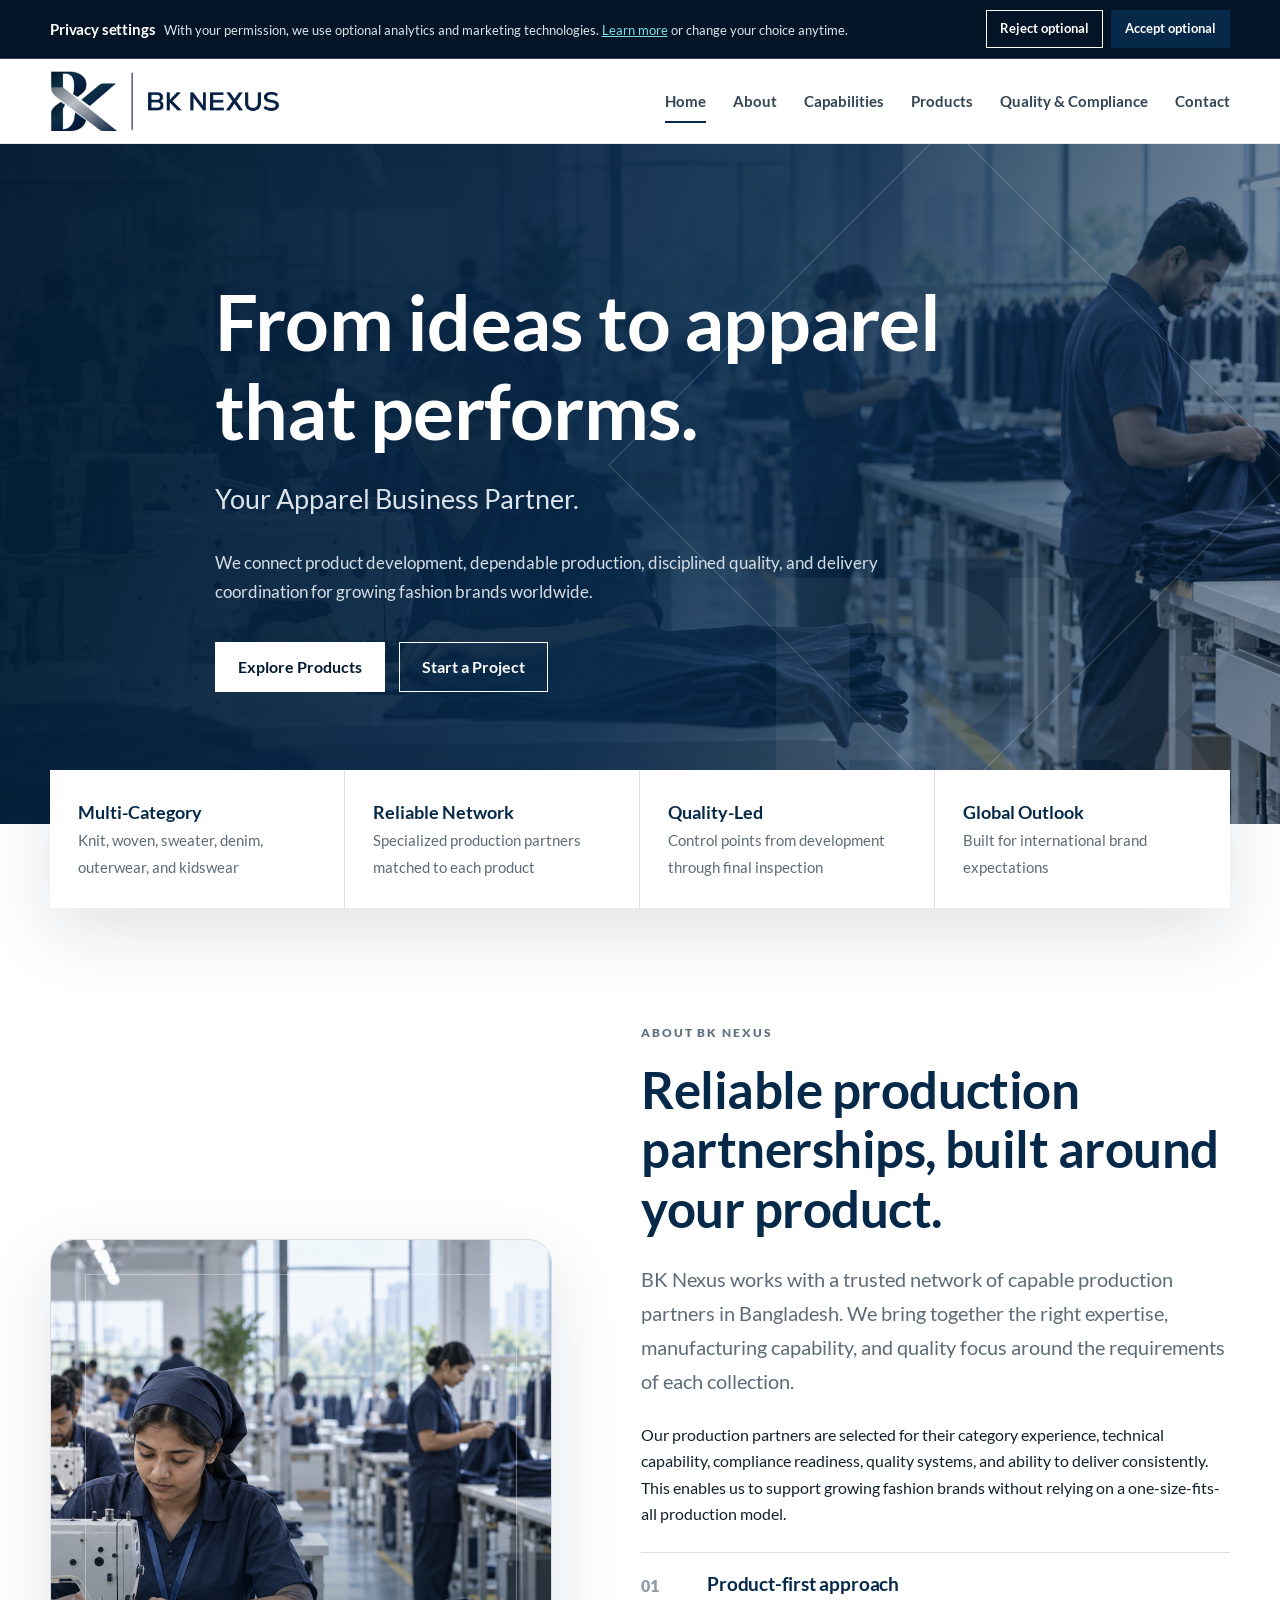
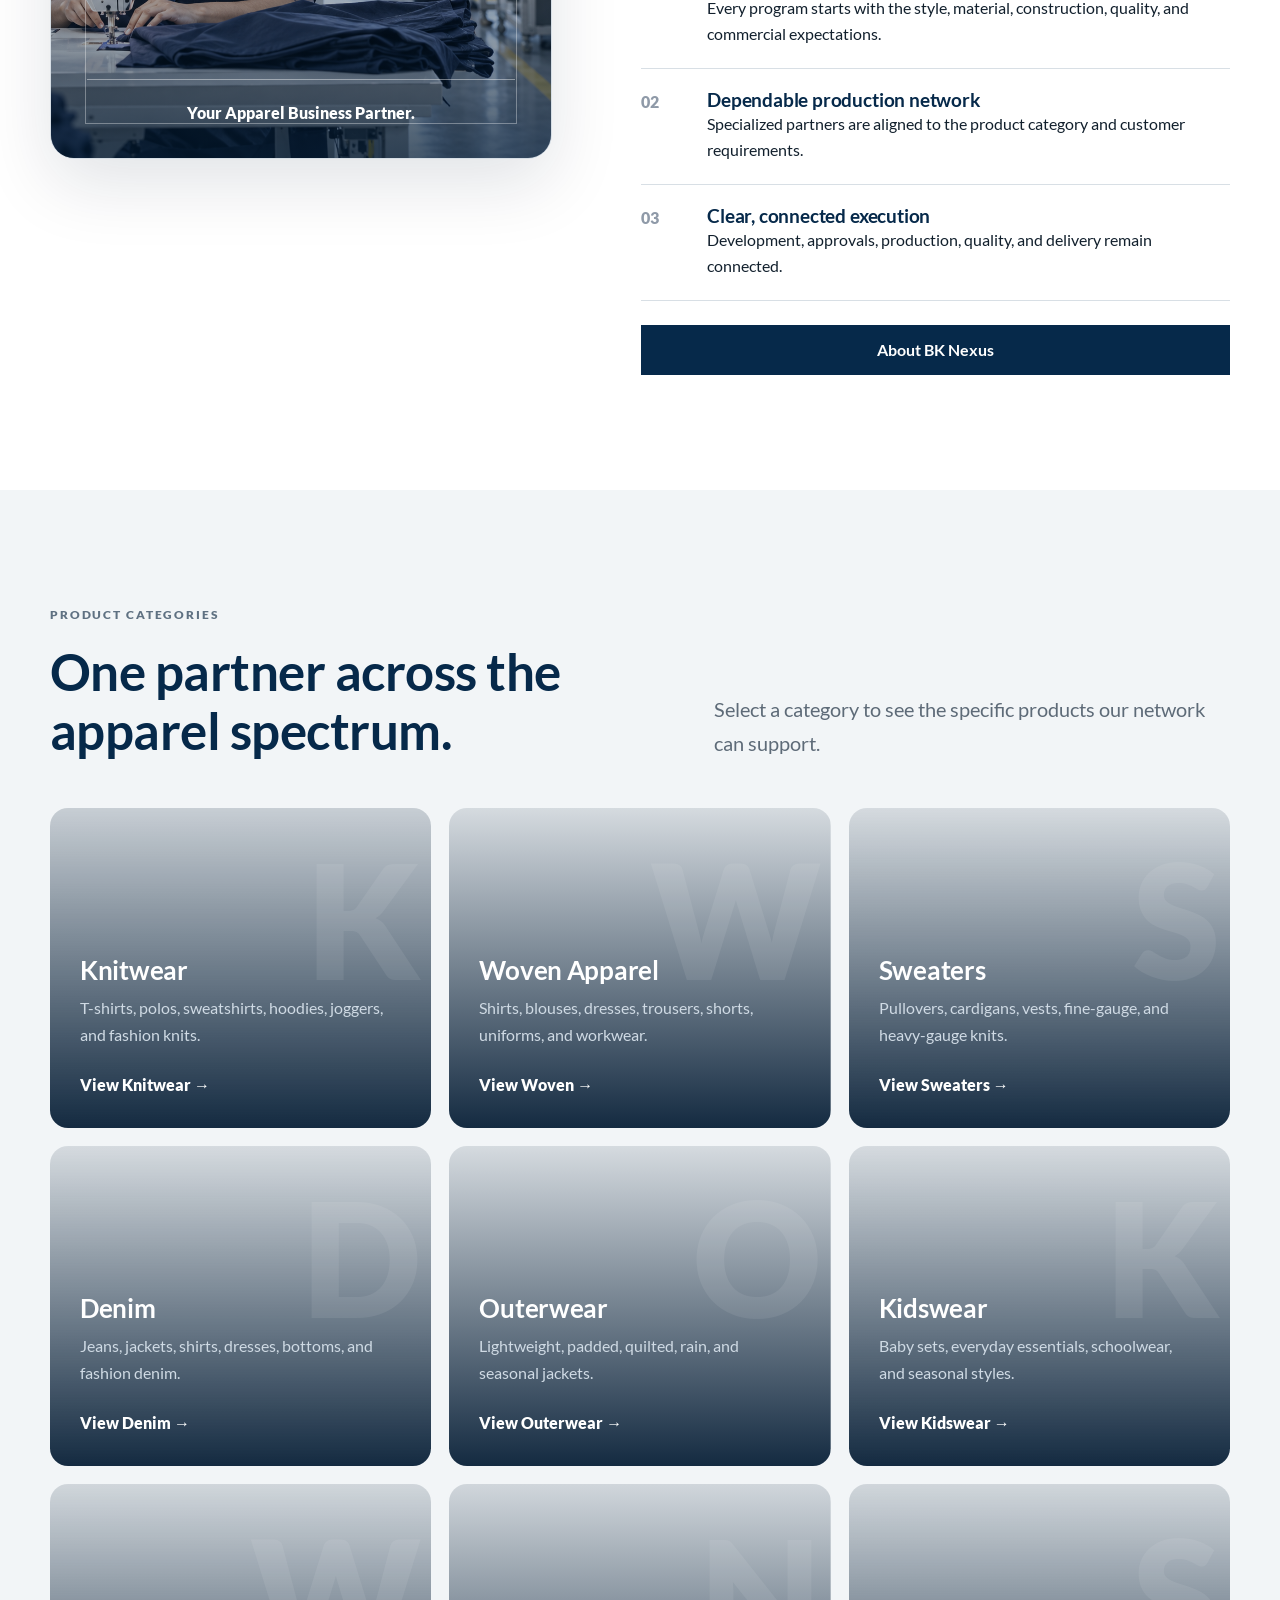
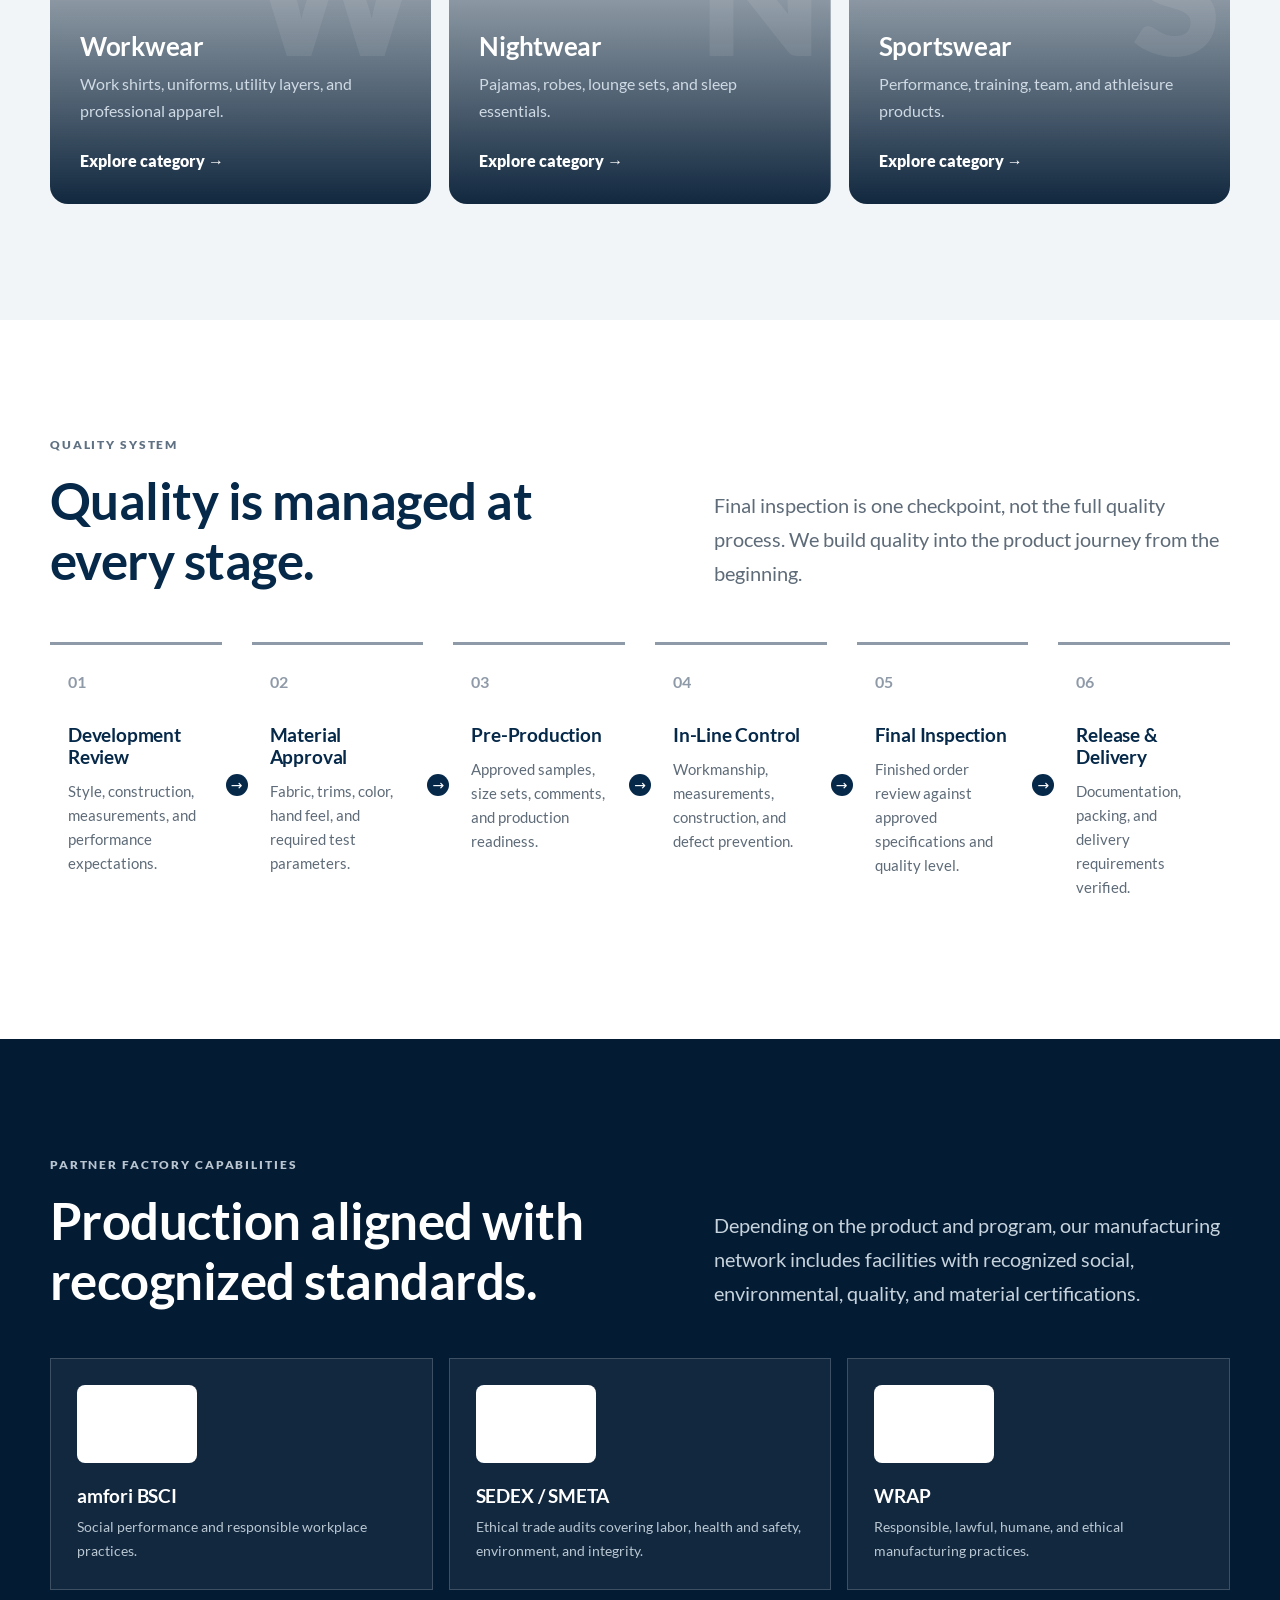
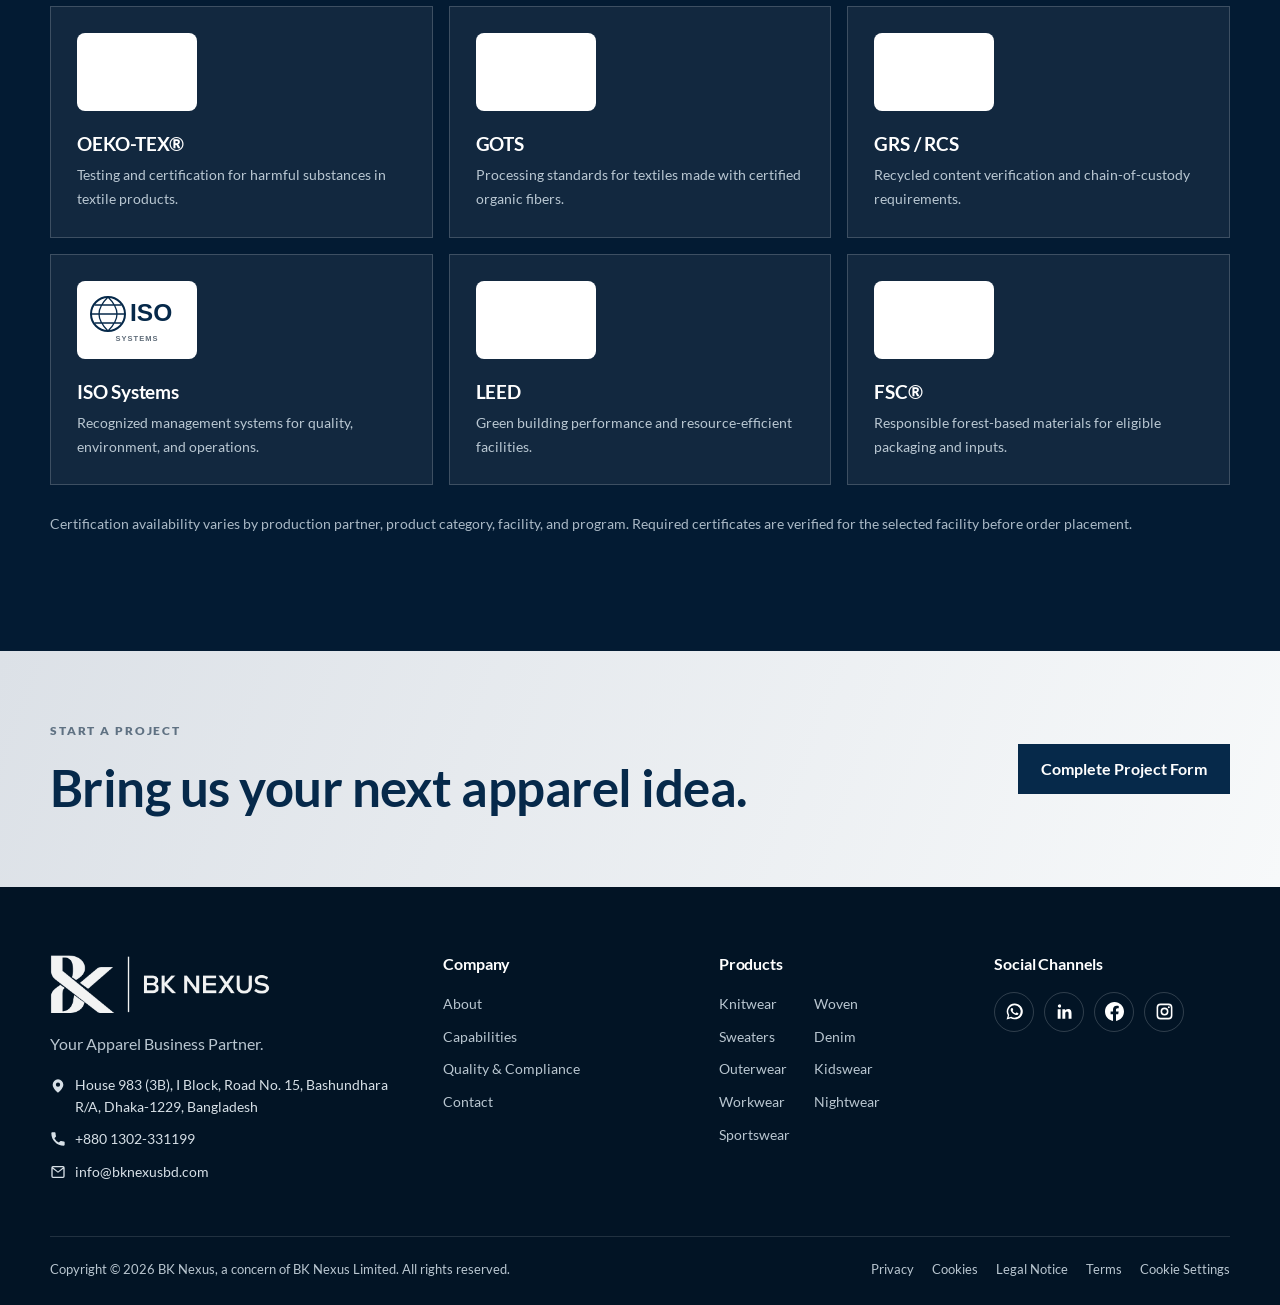
==== commit 685f0d0d: "Update index.html" ====
--- a/index.html
+++ b/index.html
@@ -1,4 +1,4 @@
-<!doctype html><html lang="en"><head><meta charset="utf-8"><meta name="viewport" content="width=device-width,initial-scale=1"><meta name="description" content="BK Nexus connects apparel ideas with reliable production, quality, and delivery solutions in Bangladesh."><title>BK Nexus | Your Apparel Business Partner</title><link rel="stylesheet" href="assets/style.css"><script defer src="assets/site.js"></script></head><body>
+<!doctype html><html lang="en"><head><meta charset="utf-8"><meta name="viewport" content="width=device-width,initial-scale=1"><meta name="description" content="Apparel development, sourcing, merchandising, quality and shipment support from Bangladesh for brands in Europe, USA, Canada, Australia and UAE."><title>BK Nexus | Apparel Sourcing & Production Partner Bangladesh</title><link rel="canonical" href="https://bknexusbd.com/"><meta name="robots" content="index,follow,max-image-preview:large"><meta property="og:type" content="website"><meta property="og:site_name" content="BK Nexus"><meta property="og:title" content="BK Nexus | Apparel Sourcing & Production Partner Bangladesh"><meta property="og:description" content="Apparel development, sourcing, merchandising, quality and shipment support from Bangladesh for brands in Europe, USA, Canada, Australia and UAE."><meta property="og:url" content="https://bknexusbd.com/"><meta property="og:image" content="https://bknexusbd.com/assets/apparel-production.png"><meta name="twitter:card" content="summary_large_image"><meta name="twitter:title" content="BK Nexus | Apparel Sourcing & Production Partner Bangladesh"><meta name="twitter:description" content="Apparel development, sourcing, merchandising, quality and shipment support from Bangladesh for brands in Europe, USA, Canada, Australia and UAE."><meta name="twitter:image" content="https://bknexusbd.com/assets/apparel-production.png"><script type="application/ld+json">{"@context":"https://schema.org","@type":"Organization","name":"BK Nexus","brand":{"@type":"Brand","name":"BK Nexus"},"url":"https://bknexusbd.com/","email":"info@bknexusbd.com","telephone":"+8801302331199","address":{"@type":"PostalAddress","streetAddress":"House 983 (3B), I Block, Road No. 15, Bashundhara R/A","addressLocality":"Dhaka","postalCode":"1229","addressCountry":"BD"},"sameAs":["https://www.linkedin.com/company/bk-nexus/","https://web.facebook.com/BKNexusBD","https://www.instagram.com/bk_nexus"]}</script><link rel="stylesheet" href="assets/style.css"><script defer src="assets/site.js"></script></head><body>
 <div class="topbar"><div class="container topbar-inner"><span>Dhaka, Bangladesh</span><span>Europe · USA · Canada · Australia · UAE</span></div></div>
 <header class="site-header"><div class="container header-inner"><a class="brand" href="index.html"><img src="assets/bk-nexus-logo-horizontal.png" alt="BK Nexus"></a><button class="menu-button" data-menu-button aria-expanded="false" aria-label="Open navigation">Menu</button><nav class="nav" data-nav><a class="active" href="index.html">Home</a><a href="about.html">About</a><a href="capabilities.html">Capabilities</a><a href="products.html">Products</a><a href="quality.html">Quality & Compliance</a><a href="contact.html">Contact</a></nav></div></header>
 <main>
--- a/assets/style.css
+++ b/assets/style.css
@@ -150,17 +150,27 @@
 .inquiry-form { display: grid; grid-template-columns: 1fr 1fr; gap: 18px; padding: clamp(24px, 4vw, 42px); border: 1px solid var(--line); background: #fff; box-shadow: var(--shadow); }
 .form-field { display: grid; gap: 8px; }
 .form-field.full { grid-column: 1 / -1; }
+.form-consents.full { grid-column: 1 / -1; }
 .form-field label { color: var(--navy-deep); font-size: .9rem; font-weight: 800; }
 .form-field input, .form-field select, .form-field textarea { width: 100%; min-height: 50px; padding: 12px 14px; border: 1px solid #c8d1d9; background: #f9fbfc; color: var(--ink); font: inherit; }
 .form-field textarea { min-height: 150px; resize: vertical; }
 .form-note { grid-column: 1 / -1; color: var(--muted); font-size: .84rem; }
+.form-consents { width: 100%; min-width: 0; display: grid; gap: 12px; }
+.consent-row { width: 100%; display: grid; grid-template-columns: 22px minmax(0, 1fr); gap: 12px; align-items: start; padding: 14px 16px; border: 1px solid var(--line); background: var(--mist); color: var(--muted); font-size: .9rem; font-weight: 400; line-height: 1.55; cursor: pointer; }
+.consent-row input { width: 18px; height: 18px; margin: 3px 0 0; accent-color: var(--navy); }
+.consent-row span { min-width: 0; width: 100%; }
+.consent-row a, .policy-content a { color: var(--accent-dark); text-decoration: underline; text-underline-offset: 3px; }
 .form-honeypot { position: absolute !important; left: -10000px !important; width: 1px !important; height: 1px !important; overflow: hidden !important; }
 .form-status { display: none; grid-column: 1 / -1; padding: 14px 16px; border: 1px solid transparent; font-size: .94rem; font-weight: 700; line-height: 1.5; }
 .form-status.is-visible { display: block; }
 .form-status.is-success { border-color: #a8d9c0; background: #edf9f3; color: #145b37; }
 .form-status.is-error { border-color: #e8b4b4; background: #fff2f2; color: #8b2525; }
 .inquiry-form .button[disabled] { cursor: wait; opacity: .72; transform: none; }
+.inquiry-form > .button { grid-column: 1 / -1; width: 100%; min-height: 50px; padding: 0 22px; }
 .contact-brand-panel img { width: 66%; left: 17%; }
+.contact-enquiry-wrap { max-width: 900px; }
+.contact-enquiry-head { margin-bottom: 34px; }
+.contact-enquiry-form { width: 100%; }
 .footer { padding: 68px 0 24px; background: #021425; color: #b9c6d0; }
 .footer-grid { display: grid; grid-template-columns: 1.5fr repeat(3, 1fr); gap: 40px; }
 .footer-logo { width: 220px; filter: brightness(0) invert(1); opacity: .95; }
@@ -176,8 +186,26 @@
 .social-icons a { width: 40px; height: 40px; display: grid; place-items: center; border: 1px solid rgba(255,255,255,.18); border-radius: 50%; color: white; transition: background-color .2s ease, border-color .2s ease, transform .2s ease; }
 .social-icons a:hover, .social-icons a:focus-visible { background: var(--accent); border-color: var(--accent); color: white; transform: translateY(-3px); }
 .social-icons svg { width: 19px; height: 19px; fill: currentColor; }
+.footer-connect { margin-bottom: 18px; overflow-wrap: anywhere; }
 .footer-products { grid-template-columns: repeat(2, minmax(0, max-content)); column-gap: 24px; }
 .footer-bottom { display: flex; justify-content: space-between; gap: 20px; margin-top: 52px; padding-top: 22px; border-top: 1px solid rgba(255,255,255,.12); font-size: .82rem; }
+.legal-links { display: flex; flex-wrap: wrap; justify-content: flex-end; gap: 8px 18px; }
+.legal-links a:hover { color: #5dd5df; }
+.cookie-banner { position: relative; z-index: 40; width: 100%; display: grid; grid-template-columns: 1fr auto; align-items: center; gap: 20px; padding: 10px max(20px, calc((100vw - 1180px) / 2)); border-bottom: 1px solid rgba(255,255,255,.18); background: #021425; color: #dce5ec; }
+.cookie-banner h2 { display: inline; color: #fff; font-size: .95rem; }
+.cookie-banner p { display: inline; max-width: 680px; margin-left: 8px; font-size: .82rem; line-height: 1.45; }
+.cookie-banner a { color: #7be0e7; text-decoration: underline; }
+.cookie-actions { display: flex; flex-wrap: nowrap; gap: 8px; }
+.cookie-actions .button { min-height: 38px; padding-inline: 13px; font-size: .82rem; white-space: nowrap; }
+.cookie-actions .secondary { border-color: #fff; color: #fff; }
+.policy-main { padding: clamp(60px, 8vw, 100px) 0; }
+.policy-content { max-width: 850px; }
+.policy-content h1 { font-size: clamp(2.4rem, 5vw, 4.2rem); }
+.policy-content h2 { margin-top: 42px; font-size: 1.55rem; }
+.policy-content h3 { margin-top: 28px; font-size: 1.15rem; }
+.policy-content p, .policy-content ul { margin-top: 14px; color: var(--muted); }
+.policy-content li + li { margin-top: 7px; }
+.policy-updated { margin-top: 14px; color: var(--steel); font-size: .9rem; }
 @media (max-width: 980px) {
   .nav { display: none; position: absolute; left: 0; right: 0; top: 84px; padding: 20px; flex-direction: column; align-items: stretch; background: white; box-shadow: var(--shadow); }
   .nav.is-open { display: flex; }
@@ -220,6 +248,11 @@
   .journey-step { min-height: auto; }
   .cta-inner { grid-template-columns: 1fr; }
   .footer-bottom { flex-direction: column; }
+  .legal-links { justify-content: flex-start; }
+  .cookie-banner { grid-template-columns: 1fr; gap: 9px; padding: 10px 14px; }
+  .cookie-banner h2, .cookie-banner p { display: block; margin-left: 0; }
+  .cookie-banner p { margin-top: 4px; }
+  .cookie-actions { flex-wrap: wrap; }
   .section { padding: 64px 0; }
   .hero h1 { font-size: clamp(2.35rem, 12vw, 3.35rem); line-height: 1.12; }
   .hero-copy { font-size: 1rem; }
